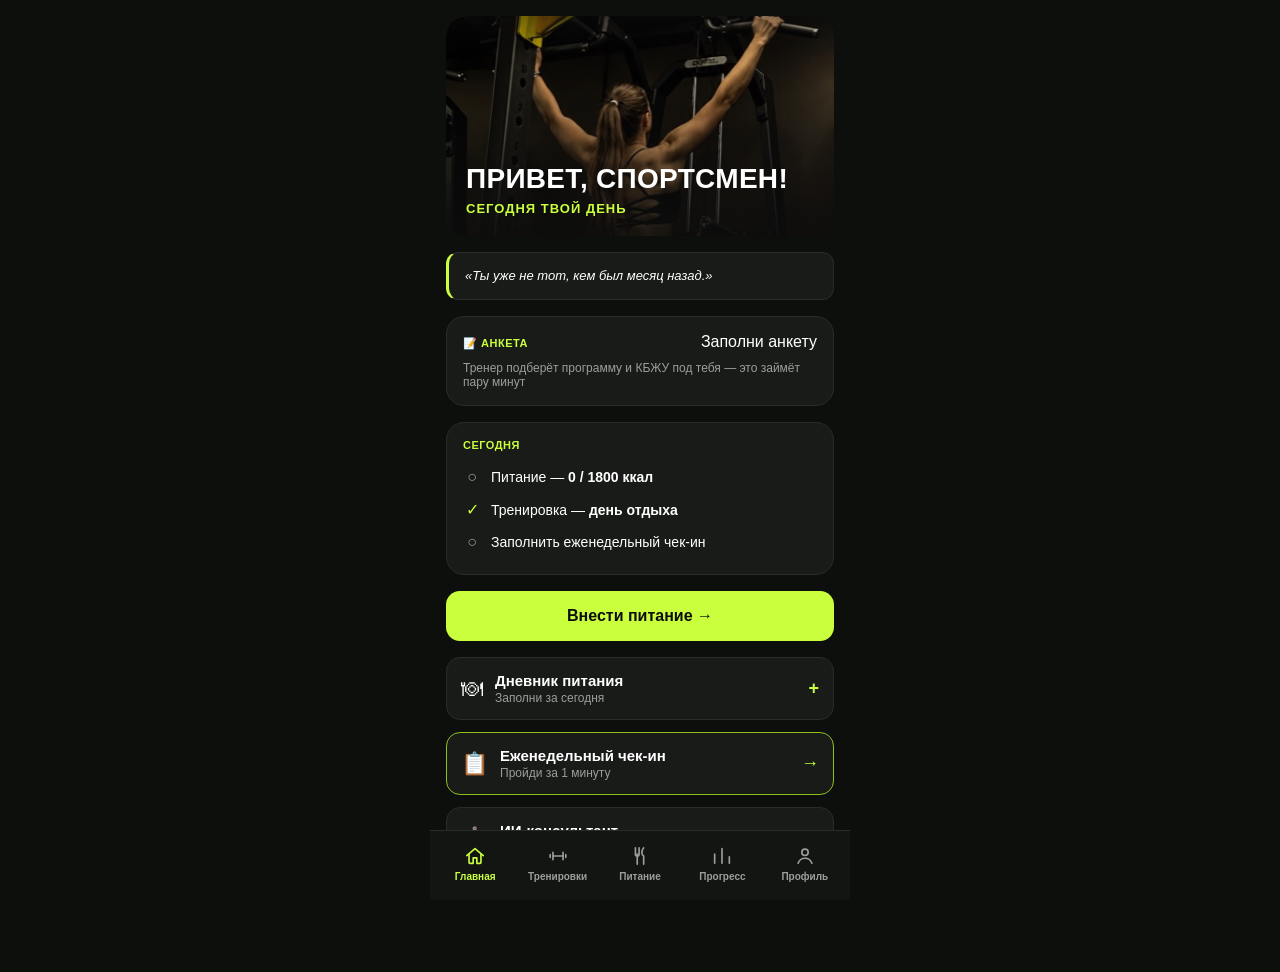
==== index.html @ dd95f919 "Show macro targets next to actual values, color-code by deviation Б/Ж/У next to the calorie ring now" ====
<!doctype html>
<html lang="ru">
<head>
<meta charset="UTF-8" />
<meta name="viewport" content="width=device-width, initial-scale=1.0, maximum-scale=1.0, user-scalable=no, viewport-fit=cover" />
<title>Мой тренер</title>
<meta name="theme-color" content="#0d0f0d" />
<meta name="mobile-web-app-capable" content="yes" />
<meta name="apple-mobile-web-app-capable" content="yes" />
<meta name="apple-mobile-web-app-status-bar-style" content="black-translucent" />
<meta name="apple-mobile-web-app-title" content="Мой тренер" />
<link rel="apple-touch-icon" href="icons/apple-touch-icon.png" />
<link rel="icon" href="icons/icon-192.png" />
<script src="https://telegram.org/js/telegram-web-app.js"></script>
<link rel="stylesheet" href="styles.css" />
</head>
<body>
<div class="app">

  <!-- ===== HOME ===== -->
  <section class="screen" id="screen-home" data-screen>
    <div class="hero">
      <div class="hero-photo"></div>
      <img class="hero-img" src="assets/hero.jpg" alt=""
           onerror="this.remove()" />
      <div class="hero-overlay"></div>
      <div class="hero-text">
        <div class="hero-greeting" id="home-greeting">ПРИВЕТ!</div>
        <div class="hero-sub">Сегодня твой день</div>
      </div>
    </div>

    <div class="quote-card" id="daily-quote">Загрузка…</div>

    <div class="goal-card" id="anketa-nudge-card" data-nav="anketa">
      <div class="goal-card-head">
        <span class="goal-card-label" id="anketa-nudge-label">📝 АНКЕТА</span>
        <span id="anketa-nudge-title">Заполни анкету</span>
      </div>
      <div class="goal-card-numbers" id="anketa-nudge-sub">Тренер подберёт программу и КБЖУ под тебя — это займёт пару минут</div>
    </div>

    <div class="goal-card" id="tariff-nudge-card" data-nav="tariff" hidden>
      <div class="goal-card-head">
        <span class="goal-card-label">💳 ТАРИФ</span>
        <span id="tariff-nudge-title">Выбери тариф</span>
      </div>
      <div class="goal-card-numbers" id="tariff-nudge-sub">Тренер подготовил варианты — выбери свой</div>
    </div>

    <div class="goal-card" id="goal-card" data-nav="anketa" data-open-section="goals" hidden>
      <div class="goal-card-head">
        <span class="goal-card-label">🎯 ТВОЯ ЦЕЛЬ</span>
        <span id="goal-card-title">—</span>
      </div>
      <div class="goal-progress-bar"><div class="goal-progress-fill" id="goal-progress-fill"></div></div>
      <div class="goal-card-numbers" id="goal-card-numbers"></div>
    </div>

    <div class="today-card" id="today-card">
      <div class="today-card-title">СЕГОДНЯ</div>
      <div class="today-row" id="today-row-nutrition">
        <span class="today-mark" id="today-mark-nutrition">○</span>
        <span class="today-row-text">Питание — <b id="today-nutrition-text">0 / 1800 ккал</b></span>
      </div>
      <div class="today-row" id="today-row-workout">
        <span class="today-mark" id="today-mark-workout">○</span>
        <span class="today-row-text">Тренировка — <b id="today-workout-text">—</b></span>
      </div>
      <div class="today-row" id="today-row-checkin" hidden>
        <span class="today-mark">○</span>
        <span class="today-row-text">Заполнить еженедельный чек-ин</span>
      </div>
    </div>

    <button class="btn-primary" id="today-cta-btn" data-nav="workouts">Начать тренировку →</button>

    <div class="list-card" data-nav="nutrition">
      <div class="list-card-icon">🍽</div>
      <div class="list-card-body">
        <div class="list-card-title">Дневник питания</div>
        <div class="list-card-sub" id="nutrition-card-sub">Заполни за сегодня</div>
      </div>
      <div class="list-card-plus">+</div>
    </div>

    <div class="list-card" id="checkin-banner" data-nav="checkin" hidden>
      <div class="list-card-icon">📋</div>
      <div class="list-card-body">
        <div class="list-card-title">Еженедельный чек-ин</div>
        <div class="list-card-sub">Пройди за 1 минуту</div>
      </div>
      <div class="list-card-arrow">→</div>
    </div>

    <div class="list-card" data-nav="ai">
      <div class="list-card-icon">🤖</div>
      <div class="list-card-body">
        <div class="list-card-title">ИИ-консультант</div>
        <div class="list-card-sub">Быстрый ответ на вопрос о тренировках и питании</div>
      </div>
      <div class="list-card-arrow">→</div>
    </div>
  </section>

  <!-- ===== WORKOUTS ===== -->
  <section class="screen" id="screen-workouts" data-screen hidden>
    <div class="hero hero-sub-screen">
      <div class="hero-photo"></div>
      <img class="hero-img" src="assets/workouts.jpg" alt="" onerror="this.remove()" />
      <div class="hero-overlay"></div>
      <div class="hero-topbar">
        <button class="back-btn back-btn-overlay" data-nav="home">←</button>
      </div>
      <div class="hero-text">
        <div class="hero-greeting" id="workout-day-title">ВЕРХ ТЕЛА</div>
        <div class="hero-sub" id="workout-day-meta">⏱ 40 мин &nbsp;·&nbsp; 🔥 8 упражнений</div>
      </div>
    </div>

    <div class="segmented" id="workout-segmented">
      <span class="active" data-view="day">Сегодня</span><span data-view="week">Вся неделя</span>
    </div>

    <div data-view-content="day" id="workout-day">
      <div class="day-pills" id="workout-day-pills"></div>

      <button class="btn-primary" id="start-workout-btn">Начать</button>

      <div class="section-label">Упражнения</div>
      <div class="exercise-list" id="exercise-list"></div>
    </div>

    <div data-view-content="week" id="workout-week" hidden>
      <div class="week-summary-header">
        <span id="week-completion-label">0 из 0 выполнено</span>
        <div class="goal-progress-bar"><div class="goal-progress-fill" id="week-completion-fill"></div></div>
      </div>
      <div class="section-label">Программа на неделю</div>
      <div id="week-program-list" class="week-program-list"></div>
    </div>
  </section>

  <!-- ===== WORKOUT SESSION (пошаговое выполнение) ===== -->
  <section class="screen" id="screen-session" data-screen hidden>
    <div class="topbar">
      <button class="back-btn" id="session-close">✕</button>
      <div class="topbar-title" id="session-progress-label">Упражнение 1 из 8</div>
      <div class="topbar-spacer"></div>
    </div>
    <div class="session-progress-bar"><div class="session-progress-fill" id="session-progress-fill"></div></div>

    <div class="session-exercise-icon" id="session-exercise-icon">💪</div>
    <div class="session-exercise-name" id="session-exercise-name">—</div>
    <div class="session-exercise-target" id="session-exercise-target">—</div>

    <div class="tip-text" id="session-tip">Работай подконтрольно, следи за техникой.</div>

    <div id="session-sets-block">
      <div class="section-label">Подходы</div>
      <div id="session-sets-list" class="session-sets-list"></div>
    </div>

    <div id="session-rpe-block">
      <div class="section-label">RPE — насколько тяжело?</div>
      <div class="scale-10" id="session-rpe-scale"></div>
    </div>

    <div class="section-label">Комментарий (необязательно)</div>
    <textarea id="session-comment" class="session-comment" placeholder="Как прошло? Что-то мешало?"></textarea>

    <button class="btn-primary" id="session-next-btn">Готово →</button>
  </section>

  <!-- ===== WORKOUT COMPLETE ===== -->
  <section class="screen" id="screen-session-complete" data-screen hidden>
    <div class="complete-wrap">
      <div class="complete-check">✓</div>
      <div class="complete-title">ТРЕНИРОВКА<br />ВЫПОЛНЕНА</div>
      <div class="stat-row">
        <div class="stat-card">
          <div class="stat-value" id="complete-duration">—</div>
          <div class="stat-label">минут</div>
        </div>
        <div class="stat-card">
          <div class="stat-value" id="complete-exercises">—</div>
          <div class="stat-label">упражнений</div>
        </div>
        <div class="stat-card">
          <div class="stat-value" id="complete-sets">—</div>
          <div class="stat-label">подходов</div>
        </div>
      </div>
      <div class="section-label">Как прошло?</div>
      <div class="mood-row" id="complete-mood-row">
        <button class="mood-btn" data-mood="hard">😩<span>Тяжело</span></button>
        <button class="mood-btn" data-mood="ok">🙂<span>Нормально</span></button>
        <button class="mood-btn" data-mood="great">🔥<span>Отлично</span></button>
      </div>
      <div class="section-label">Насколько тяжело в целом? (RPE)</div>
      <div class="scale-10" id="complete-rpe-scale" data-scale></div>

      <div class="complete-quote" id="complete-quote">Ещё один шаг к твоей цели.</div>
      <button class="btn-primary" id="complete-finish-btn">Завершить</button>
      <button class="btn-outline" id="complete-contact-trainer-btn">Есть вопрос по тренировке? Написать тренеру</button>
    </div>
  </section>

  <!-- ===== NUTRITION ===== -->
  <section class="screen" id="screen-nutrition" data-screen hidden>
    <div class="hero hero-sub-screen">
      <div class="hero-photo"></div>
      <img class="hero-img" src="assets/nutrition.jpg" alt="" onerror="this.remove()" />
      <div class="hero-overlay"></div>
      <div class="hero-topbar">
        <button class="back-btn back-btn-overlay" data-nav="home">←</button>
      </div>
      <div class="hero-text">
        <div class="hero-greeting">ПИТАНИЕ</div>
        <div class="hero-sub">Хорошее питание — забота о себе</div>
      </div>
    </div>

    <div class="segmented" id="nutrition-segmented">
      <span class="active" data-view="day">Сегодня</span><span data-view="week">Неделя</span>
    </div>

    <div data-view-content="day" id="nutrition-day">
      <div class="calorie-ring-wrap">
        <div class="calorie-ring">
          <div class="calorie-value" id="nutrition-today-kcal">0</div>
          <div class="calorie-goal">из <span id="nutrition-goal-kcal">1800</span> ккал</div>
        </div>
        <div class="macro-list">
          <div class="macro-row"><span class="macro-dot macro-b"></span>Б <b id="nutrition-today-protein" class="macro-value">0 г</b></div>
          <div class="macro-row"><span class="macro-dot macro-f"></span>Ж <b id="nutrition-today-fat" class="macro-value">0 г</b></div>
          <div class="macro-row"><span class="macro-dot macro-c"></span>У <b id="nutrition-today-carbs" class="macro-value">0 г</b></div>
        </div>
      </div>

      <div class="section-label">Записи за сегодня</div>
      <div id="nutrition-today-list" class="hint-text">Пока пусто.</div>

      <div class="nutrition-add-row">
        <input type="text" id="fatsecret-link-input" placeholder="Вставь ссылку на день из FatSecret" style="flex: 1;" />
        <button class="btn-primary" id="save-fatsecret-btn">Сохранить</button>
      </div>

      <div id="nutrition-upload-status" class="hint-text" hidden></div>
      <div class="hint-text">Где взять ссылку: открой FatSecret → «Дневник питания» → выбери нужный день → «Экспорт» (или «Поделиться») → скопируй ссылку на PDF и вставь сюда. Калории, белки, жиры и углеводы за день посчитаем сами.</div>
      <button class="btn-outline" id="nutrition-contact-trainer-btn">Есть вопрос по рациону? Написать тренеру</button>
    </div>

    <div data-view-content="week" id="nutrition-week" hidden>
      <div class="section-label">Дни недели</div>
      <div id="week-day-list" class="week-day-list"></div>

      <div class="section-label">Среднее за неделю vs норма</div>
      <div id="week-summary" class="week-summary"></div>

      <div id="week-verdict" class="banner-card"></div>
      <div class="hint-text">Считается по дням, где есть данные (скрин/текст из FatSecret). Дни без записи в среднее не входят.</div>
    </div>
  </section>

  <!-- ===== PROGRESS ===== -->
  <section class="screen" id="screen-progress" data-screen hidden>
    <div class="hero hero-sub-screen">
      <div class="hero-photo"></div>
      <img class="hero-img" src="assets/progress.jpg" alt="" onerror="this.remove()" />
      <div class="hero-overlay"></div>
      <div class="hero-topbar">
        <button class="back-btn back-btn-overlay" data-nav="home">←</button>
      </div>
      <div class="hero-text">
        <div class="hero-greeting">ТВОЙ ПРОГРЕСС</div>
        <div class="hero-sub">Результаты, которыми можно гордиться</div>
      </div>
    </div>

    <div class="result-hero" id="result-hero" hidden>
      <div class="result-hero-delta" id="result-hero-delta">—</div>
      <div class="result-hero-period" id="result-hero-period"></div>
      <div class="result-hero-range" id="result-hero-range"></div>
      <div class="result-hero-stats" id="result-hero-stats"></div>
      <button class="btn-outline" id="share-result-btn" style="margin-top:16px;">📤 Поделиться результатом</button>
    </div>

    <div class="segmented" id="progress-segmented">
      <span class="active" data-view="weight">Вес</span><span data-view="measurements">Замеры</span><span data-view="photos">Фото</span>
    </div>

    <div data-view-content="weight" id="progress-weight">
      <svg class="chart" viewBox="0 0 320 120" preserveAspectRatio="none" id="weight-chart"></svg>

      <div class="stat-row" id="weight-stat-row">
        <div class="stat-card">
          <div class="stat-value-sm" id="weight-start">—</div>
          <div class="stat-label">начальный</div>
        </div>
        <div class="stat-card">
          <div class="stat-value-sm accent" id="weight-current">—</div>
          <div class="stat-label">текущий</div>
        </div>
        <div class="stat-card" id="weight-target-card" hidden>
          <div class="stat-value-sm" id="weight-target">—</div>
          <div class="stat-label">цель</div>
        </div>
      </div>

      <div class="banner-card" id="weight-banner">Внеси первый замер, чтобы видеть динамику</div>
      <button class="btn-outline" data-goto-tab="measurements">+ Внести замеры (раз в 2 недели)</button>
    </div>

    <div data-view-content="measurements" id="progress-measurements" hidden>
      <div class="section-label">Новая запись</div>
      <div class="hint-text tip-text">🌅 Взвешивайся и делай замеры по утрам натощак, до еды и воды — так цифры будет честно сравнивать раз от раза.</div>
      <div class="measurement-form" style="margin-bottom: 4px;">
        <label>Дата<input type="date" id="m-date" /></label>
      </div>
      <div class="measurement-form">
        <label>Вес, кг<input type="number" step="0.1" id="m-weight" /></label>
        <label>Талия, см<input type="number" step="0.5" id="m-waist" /></label>
        <label>Бёдра, см<input type="number" step="0.5" id="m-hips" /></label>
        <label>Грудь, см<input type="number" step="0.5" id="m-chest" /></label>
        <label>Руки, см<input type="number" step="0.5" id="m-arms" /></label>
        <label>Бедро, см<input type="number" step="0.5" id="m-thighs" /></label>
      </div>
      <button class="btn-primary" id="submit-measurement">Сохранить замер</button>
      <button class="btn-outline" id="cancel-edit-measurement" hidden>Отмена</button>
      <span id="measurement-saved" class="hint-text" hidden>Сохранено ✓</span>

      <div class="section-label" style="margin-top: 24px;">История</div>
      <div id="measurements-history" class="hint-text">Записей пока нет.</div>
    </div>

    <div data-view-content="photos" id="progress-photos" hidden>
      <div class="section-label">Добавить фото</div>
      <div class="measurement-form" style="margin-bottom: 4px;">
        <label>Дата<input type="date" id="photo-date" /></label>
      </div>
      <div class="photo-upload-row">
        <label class="photo-upload-slot">
          <input type="file" accept="image/*" data-angle="front" hidden />
          <span class="photo-upload-icon">+</span>
          <span>Спереди</span>
        </label>
        <label class="photo-upload-slot">
          <input type="file" accept="image/*" data-angle="side" hidden />
          <span class="photo-upload-icon">+</span>
          <span>Сбоку</span>
        </label>
        <label class="photo-upload-slot">
          <input type="file" accept="image/*" data-angle="back" hidden />
          <span class="photo-upload-icon">+</span>
          <span>Сзади</span>
        </label>
      </div>
      <div id="photo-upload-status" class="hint-text" hidden></div>

      <div class="section-label" style="margin-top: 24px;">Сравнение: было / сейчас</div>
      <div id="photo-compare"></div>

      <div class="section-label" style="margin-top: 24px;">История</div>
      <div id="photo-history"></div>
    </div>
  </section>

  <!-- ===== CHECK-IN ===== -->
  <section class="screen" id="screen-checkin" data-screen hidden>
    <div class="hero hero-sub-screen">
      <div class="hero-photo"></div>
      <img class="hero-img" src="assets/checkin.jpg" alt="" onerror="this.remove()" />
      <div class="hero-overlay"></div>
      <div class="hero-topbar">
        <button class="back-btn back-btn-overlay" data-nav="home">←</button>
      </div>
      <div class="hero-text">
        <div class="hero-greeting">ЧЕК-ИН</div>
        <div class="hero-sub">Как ты себя чувствуешь на этой неделе?</div>
      </div>
    </div>

    <div class="checkin-field">
      <div class="checkin-label">🌙 Сон</div>
      <div class="scale-10" data-scale></div>
    </div>
    <div class="checkin-field">
      <div class="checkin-label">😣 Стресс</div>
      <div class="scale-10" data-scale></div>
    </div>
    <div class="checkin-field">
      <div class="checkin-label">💚 Самочувствие</div>
      <div class="scale-10" data-scale></div>
    </div>
    <div class="checkin-field">
      <div class="checkin-label">📌 Соблюдение плана</div>
      <div class="scale-10" data-scale></div>
    </div>

    <button class="btn-primary" id="submit-checkin">Отправить</button>
  </section>

  <!-- ===== ИИ-КОНСУЛЬТАНТ ===== -->
  <section class="screen" id="screen-ai" data-screen hidden>
    <div class="topbar">
      <button class="back-btn" data-nav="home">←</button>
      <div class="topbar-title">ИИ-консультант</div>
      <div class="topbar-spacer"></div>
    </div>

    <div class="hint-text" style="margin-bottom: 16px;">Отвечает на общие вопросы о тренировках и питании. Для личных вопросов по твоей программе — «Написать тренеру» в профиле.</div>

    <div id="ai-chat-log" class="ai-chat-log"></div>

    <div id="ai-chat-status" class="hint-text" hidden></div>

    <div class="ai-chat-input-row">
      <input type="text" id="ai-chat-input" placeholder="Спроси что-нибудь…" />
      <button class="btn-primary" id="ai-chat-send-btn">→</button>
    </div>
  </section>

  <!-- ===== PROFILE ===== -->
  <section class="screen" id="screen-profile" data-screen hidden>
    <div class="topbar">
      <button class="back-btn" data-nav="home">←</button>
      <div class="topbar-title">Профиль</div>
      <div class="topbar-spacer"></div>
    </div>

    <div class="profile-head">
      <div class="avatar" id="profile-avatar">?</div>
      <div>
        <div class="profile-name" id="profile-name">—</div>
        <div class="profile-sub">Клиент с 12.04.2024</div>
      </div>
    </div>

    <div class="achievements-grid" id="achievements-grid"></div>

    <div class="menu-list">
      <div class="menu-item" data-nav="anketa">📝 Моя анкета</div>
      <div class="menu-item" data-nav="tariff">💳 Тариф</div>
      <div class="menu-item" data-nav="settings">⚙️ Настройки</div>
      <div class="menu-item" id="contact-trainer-btn">💬 Написать тренеру</div>
    </div>
  </section>

  <!-- ===== ТАРИФ ===== -->
  <section class="screen" id="screen-tariff" data-screen hidden>
    <div class="topbar">
      <button class="back-btn" data-nav="profile">←</button>
      <div class="topbar-title">Тариф</div>
      <div class="topbar-spacer"></div>
    </div>
    <div id="tariff-content"></div>
  </section>

  <!-- ===== АНКЕТА ===== -->
  <section class="screen" id="screen-anketa" data-screen hidden>
    <div class="topbar">
      <button class="back-btn" data-nav="profile">←</button>
      <div class="topbar-title">Твоя анкета</div>
      <div class="topbar-spacer"></div>
    </div>

    <div class="anketa-progress-bar"><div class="anketa-progress-fill" id="anketa-progress-fill"></div></div>
    <div class="hint-text" id="anketa-progress-label" style="margin-bottom: 20px;">0 из 8 разделов заполнено</div>

    <div id="anketa-sections"></div>
  </section>

  <!-- ===== НАСТРОЙКИ ===== -->
  <section class="screen" id="screen-settings" data-screen hidden>
    <div class="topbar">
      <button class="back-btn" data-nav="profile">←</button>
      <div class="topbar-title">Настройки</div>
      <div class="topbar-spacer"></div>
    </div>

    <div class="settings-row">
      <div>
        <div class="settings-row-title">Напоминания о тренировках</div>
        <div class="settings-row-sub">Если сегодня по плану тренировка, а её ещё нет в логе</div>
      </div>
      <label class="switch">
        <input type="checkbox" id="settings-workout-reminders" checked />
        <span class="switch-track"><span class="switch-thumb"></span></span>
      </label>
    </div>

    <div class="settings-row" style="margin-top: 10px;">
      <div>
        <div class="settings-row-title">Напоминания о питании</div>
        <div class="settings-row-sub">Если за сегодня ещё не внесено КБЖУ или скрин</div>
      </div>
      <label class="switch">
        <input type="checkbox" id="settings-nutrition-reminders" checked />
        <span class="switch-track"><span class="switch-thumb"></span></span>
      </label>
    </div>

    <div class="settings-row" style="margin-top: 10px;">
      <div>
        <div class="settings-row-title">Напоминания о замерах</div>
        <div class="settings-row-sub">Раз в 2 недели + подсказка внести первый замер</div>
      </div>
      <label class="switch">
        <input type="checkbox" id="settings-measurement-reminders" checked />
        <span class="switch-track"><span class="switch-thumb"></span></span>
      </label>
    </div>

    <div class="hint-text" style="margin: 24px 0;">Версия мини-аппа: 1.0</div>

    <button class="btn-outline" id="settings-close-btn">Закрыть приложение</button>
  </section>

</div>

<div id="subscription-gate-screen" class="subscription-gate-screen" hidden>
  <div class="subscription-gate-card">
    <div class="subscription-gate-icon">🔒</div>
    <div class="subscription-gate-title">Доступ закрыт</div>
    <div class="subscription-gate-text">Пробный период или оплаченный доступ закончились. Напиши тренеру, чтобы продлить.</div>
    <button class="btn-primary" id="subscription-gate-contact-btn">Написать тренеру</button>
  </div>
</div>

<nav class="tabbar">
  <button class="tab" data-nav="home" data-tab>
    <svg class="tab-icon" viewBox="0 0 24 24" fill="none" stroke="currentColor" stroke-width="1.8" stroke-linecap="round" stroke-linejoin="round"><path d="M3 11.5 12 4l9 7.5" /><path d="M5.5 10v9a1 1 0 0 0 1 1H10v-6h4v6h3.5a1 1 0 0 0 1-1v-9" /></svg>
    <span>Главная</span>
  </button>
  <button class="tab" data-nav="workouts" data-tab>
    <svg class="tab-icon" viewBox="0 0 24 24" fill="none" stroke="currentColor" stroke-width="1.8" stroke-linecap="round" stroke-linejoin="round"><path d="M6.5 8v8M17.5 8v8" /><path d="M3.5 10.5v3M20.5 10.5v3" /><path d="M6.5 12h11" /></svg>
    <span>Тренировки</span>
  </button>
  <button class="tab" data-nav="nutrition" data-tab>
    <svg class="tab-icon" viewBox="0 0 24 24" fill="none" stroke="currentColor" stroke-width="1.8" stroke-linecap="round" stroke-linejoin="round"><path d="M7 3v7a2 2 0 0 0 4 0V3M9 10v11" /><path d="M16 3c-1.4 1.6-2 3.4-2 5.5 0 1.8 1 3 2 3.5v9" /></svg>
    <span>Питание</span>
  </button>
  <button class="tab" data-nav="progress" data-tab>
    <svg class="tab-icon" viewBox="0 0 24 24" fill="none" stroke="currentColor" stroke-width="1.8" stroke-linecap="round" stroke-linejoin="round"><path d="M4 20V10M12 20V4M20 20v-7" /></svg>
    <span>Прогресс</span>
  </button>
  <button class="tab" data-nav="profile" data-tab>
    <svg class="tab-icon" viewBox="0 0 24 24" fill="none" stroke="currentColor" stroke-width="1.8" stroke-linecap="round" stroke-linejoin="round"><circle cx="12" cy="8" r="3.5" /><path d="M4.5 20c1.2-3.5 4.2-5.5 7.5-5.5s6.3 2 7.5 5.5" /></svg>
    <span>Профиль</span>
  </button>
</nav>

<div class="modal-overlay" id="tariff-contact-modal" hidden>
  <div class="modal-card">
    <div class="modal-icon">✅</div>
    <h3>Заявка отправлена!</h3>
    <p>Тренер получил твой выбор тарифа. Напиши ему сам(а) — так быстрее обсудите оплату и детали, текст уже готов.</p>
    <button class="btn-primary" id="tariff-modal-contact-btn">💬 Написать тренеру</button>
    <button class="btn-outline" id="tariff-modal-close-btn">Позже</button>
  </div>
</div>

<div class="modal-overlay" id="trainer-action-modal" hidden>
  <div class="modal-card">
    <div class="modal-icon">✏️</div>
    <h3>Тренер обновил твой план</h3>
    <p id="trainer-action-text"></p>
    <button class="btn-primary" id="trainer-action-ok-btn">Понятно</button>
  </div>
</div>

<div class="modal-overlay" id="share-card-modal" hidden>
  <div class="modal-card" style="max-width:300px;">
    <canvas id="share-canvas" style="width:100%;border-radius:14px;margin-bottom:16px;display:block;"></canvas>
    <button class="btn-primary" id="share-download-btn">⬇ Скачать картинку</button>
    <button class="btn-outline" id="share-close-btn">Закрыть</button>
  </div>
</div>

<script src="app.js"></script>
</body>
</html>
---- styles.css ----
:root {
  --bg: #0d0f0d;
  --bg-card: #181b18;
  --bg-card-2: #222522;
  --accent: #c9ff3d;
  --accent-dim: #8fbf1f;
  --text: #ffffff;
  --text-dim: #9b9f99;
  --border: #292c28;
  --danger: #ff5c5c;
  --success: #73d673;
  --warning: #ffb84d;
  --radius-card: 18px;
  --radius-btn: 15px;
}

* { box-sizing: border-box; }
[hidden] { display: none !important; }

html, body {
  margin: 0;
  padding: 0;
  color-scheme: dark;
  background: var(--bg);
  color: var(--text);
  font-family: -apple-system, BlinkMacSystemFont, "Segoe UI", Roboto, Helvetica, Arial, sans-serif;
  -webkit-font-smoothing: antialiased;
}

.app {
  max-width: 420px;
  margin: 0 auto;
  min-height: 100vh;
  padding: 0 16px 90px;
  position: relative;
}

.screen { padding-top: 16px; }

/* ---------- Home hero ---------- */
.hero {
  position: relative;
  border-radius: 20px;
  overflow: hidden;
  height: 220px;
  margin-bottom: 16px;
  display: flex;
  align-items: flex-end;
}
.hero-photo {
  position: absolute;
  inset: 0;
  background:
    radial-gradient(120% 100% at 20% 0%, rgba(198,255,61,0.25), transparent 60%),
    linear-gradient(160deg, #1b1b1b 0%, #0d0d0d 70%);
}
.hero-photo::after {
  content: "";
  position: absolute;
  right: -10px;
  bottom: -10px;
  width: 160px;
  height: 200px;
  background: linear-gradient(180deg, rgba(198,255,61,0.15), transparent);
  border-radius: 50% 50% 0 0;
  filter: blur(2px);
}
.hero-img {
  position: absolute;
  inset: 0;
  width: 100%;
  height: 100%;
  object-fit: cover;
  object-position: 60% 35%;
}
.hero-overlay {
  position: absolute;
  inset: 0;
  background: linear-gradient(
    180deg,
    rgba(13,13,13,0.45) 0%,
    rgba(13,13,13,0.05) 18%,
    rgba(13,13,13,0.05) 30%,
    rgba(13,13,13,0.9) 100%
  );
}

/* ---------- Hero used as header on sub-screens (Тренировки, Прогресс) ---------- */
.hero-sub-screen { align-items: flex-end; }
.hero-topbar {
  position: absolute;
  top: 14px;
  left: 14px;
  right: 14px;
  z-index: 2;
  display: flex;
}
.back-btn-overlay {
  background: rgba(13,13,13,0.55);
  backdrop-filter: blur(6px);
  -webkit-backdrop-filter: blur(6px);
  border-color: rgba(255,255,255,0.15);
}

#screen-workouts .hero-img { object-position: 50% 20%; }
#screen-progress .hero-img { object-position: center; }
#screen-checkin .hero-img { object-position: center 30%; }
#screen-nutrition .hero-img { object-position: center 25%; }

.hero-text {
  position: relative;
  padding: 20px;
  z-index: 1;
}
.hero-greeting {
  font-size: 28px;
  font-weight: 800;
  letter-spacing: 0.3px;
  line-height: 1.15;
}
.hero-sub {
  color: var(--accent);
  font-weight: 600;
  margin-top: 6px;
  text-transform: uppercase;
  font-size: 13px;
  letter-spacing: 1px;
}
.hero-sub-screen .hero-sub {
  color: rgba(255,255,255,0.75);
  text-transform: none;
  letter-spacing: normal;
  font-weight: 500;
  font-size: 14px;
}

/* ---------- Daily quote ---------- */
.quote-card {
  background: var(--bg-card);
  border: 1px solid var(--border);
  border-left: 3px solid var(--accent);
  border-radius: 12px;
  padding: 14px 16px;
  font-size: 13px;
  font-style: italic;
  color: var(--text);
  line-height: 1.4;
  margin-bottom: 16px;
}

/* ---------- Goal card ---------- */
.goal-card {
  background: var(--bg-card);
  border: 1px solid var(--border);
  border-radius: var(--radius-card);
  padding: 16px;
  margin-bottom: 16px;
  cursor: pointer;
}
.goal-card-head {
  display: flex;
  justify-content: space-between;
  align-items: baseline;
  margin-bottom: 10px;
}
.goal-card-label { font-size: 11px; font-weight: 700; color: var(--accent); letter-spacing: 0.5px; }
#goal-card-title { font-weight: 700; font-size: 14px; }
.goal-progress-bar {
  height: 8px;
  background: var(--border);
  border-radius: 4px;
  overflow: hidden;
  margin-bottom: 8px;
}
.goal-progress-fill { height: 100%; background: var(--accent); border-radius: 4px; transition: width 0.3s ease; }
.goal-card-numbers { font-size: 12px; color: var(--text-dim); }
.goal-card.completed { border-color: var(--accent); background: rgba(198,255,61,0.06); cursor: default; }

/* ---------- Modal (окно после выбора тарифа и т.п.) ---------- */
.modal-overlay {
  position: fixed; inset: 0; background: rgba(0,0,0,0.65);
  display: flex; align-items: center; justify-content: center;
  z-index: 200; padding: 20px;
}
.modal-card {
  background: var(--bg-card); border: 1px solid var(--border); border-radius: 18px;
  padding: 26px 22px; width: 100%; max-width: 340px; text-align: center;
}
.modal-icon { font-size: 34px; margin-bottom: 6px; }
.modal-card h3 { margin: 0 0 10px; font-size: 17px; }
.modal-card p { margin: 0 0 20px; font-size: 13px; color: var(--text-dim); line-height: 1.5; }
.modal-card .btn-primary, .modal-card .btn-outline { margin-bottom: 10px; }
.modal-card .btn-outline:last-child, .modal-card .btn-primary:last-child { margin-bottom: 0; }

/* ---------- ИИ-консультант ---------- */
.ai-chat-log {
  display: flex;
  flex-direction: column;
  gap: 10px;
  min-height: 320px;
  max-height: 55vh;
  overflow-y: auto;
  margin-bottom: 12px;
}
.ai-chat-msg {
  max-width: 85%;
  padding: 10px 14px;
  border-radius: 16px;
  font-size: 14px;
  line-height: 1.4;
  white-space: pre-wrap;
}
.ai-chat-msg-user {
  align-self: flex-end;
  background: var(--accent);
  color: #0d0f0d;
  border-bottom-right-radius: 4px;
}
.ai-chat-msg-ai {
  align-self: flex-start;
  background: var(--bg-card);
  border: 1px solid var(--border);
  border-bottom-left-radius: 4px;
}
.ai-chat-input-row { display: flex; gap: 8px; }
.ai-chat-input-row input {
  flex: 1;
  background: var(--bg-card);
  border: 1px solid var(--border);
  border-radius: var(--radius-btn);
  padding: 12px 14px;
  color: var(--text);
  font-size: 14px;
}
.ai-chat-input-row .btn-primary {
  width: 48px;
  padding: 0;
  margin-bottom: 0;
  font-size: 18px;
  flex-shrink: 0;
}

/* ---------- Nutrition add row ---------- */
.nutrition-add-row { display: flex; gap: 10px; margin-bottom: 4px; }
.nutrition-add-row .btn-outline { margin-bottom: 0; flex: 1; }
.nutrition-add-row .btn-primary { margin-bottom: 0; flex: 1; }
.file-label-inline { display: inline-flex; align-items: center; justify-content: center; cursor: pointer; }
.nutrition-entry-row {
  display: flex;
  justify-content: space-between;
  align-items: center;
  background: var(--bg-card);
  border: 1px solid var(--border);
  border-radius: 12px;
  padding: 10px 14px;
  margin-bottom: 8px;
  font-size: 13px;
}
.nutrition-entry-row img { width: 36px; height: 36px; border-radius: 8px; object-fit: cover; }
.nutrition-entry-del {
  background: none;
  border: none;
  color: var(--text-dim);
  font-size: 14px;
  padding: 4px 6px;
  cursor: pointer;
  flex-shrink: 0;
}
.nutrition-entry-del:hover { color: var(--danger); }

/* ---------- Rest day / extra cardio ---------- */
.rest-day-card {
  background: var(--bg-card);
  border: 1px solid var(--border);
  border-radius: var(--radius-card);
  padding: 20px;
  text-align: center;
  margin: 8px 0 20px;
}
.rest-day-title { font-size: 20px; font-weight: 800; margin-bottom: 8px; }
.rest-day-sub { color: var(--text-dim); font-size: 13px; margin-bottom: 16px; line-height: 1.4; }
#cardio-form { text-align: left; margin-top: 14px; }

/* ---------- Stat row ---------- */
.stat-row {
  display: grid;
  grid-template-columns: repeat(3, 1fr);
  gap: 10px;
  margin-bottom: 16px;
}
.stat-row-2 { grid-template-columns: repeat(2, 1fr); }
.stat-card {
  background: var(--bg-card);
  border: 1px solid var(--border);
  border-radius: 14px;
  padding: 14px 8px;
  text-align: center;
}
.stat-value { font-size: 22px; font-weight: 800; }
.stat-value-sm { font-size: 16px; font-weight: 700; }
.stat-value-sm.accent { color: var(--accent); }
.stat-label { font-size: 11px; color: var(--text-dim); margin-top: 4px; }

/* ---------- Buttons ---------- */
.btn-primary {
  width: 100%;
  background: var(--accent);
  color: #0d0d0d;
  border: none;
  border-radius: 14px;
  padding: 16px;
  font-size: 16px;
  font-weight: 800;
  margin-bottom: 16px;
  cursor: pointer;
}
.btn-primary:active { background: var(--accent-dim); }

.btn-outline {
  width: 100%;
  background: transparent;
  color: var(--accent);
  border: 1.5px solid var(--accent);
  border-radius: 14px;
  padding: 14px;
  font-size: 15px;
  font-weight: 700;
  margin-bottom: 10px;
  cursor: pointer;
}

/* ---------- List card (home) ---------- */
.list-card {
  display: flex;
  align-items: center;
  gap: 12px;
  background: var(--bg-card);
  border: 1px solid var(--border);
  border-radius: 14px;
  padding: 14px;
  margin-bottom: 12px;
  cursor: pointer;
}
.list-card-icon { font-size: 22px; }
.list-card-body { flex: 1; }
.list-card-title { font-weight: 700; font-size: 15px; }
.list-card-sub { color: var(--text-dim); font-size: 12px; margin-top: 2px; }
.tariff-card { cursor: default; align-items: flex-start; }
.btn-outline-sm {
  width: auto;
  flex-shrink: 0;
  background: transparent;
  color: var(--accent);
  border: 1.5px solid var(--accent);
  border-radius: 10px;
  padding: 8px 14px;
  font-size: 13px;
  font-weight: 700;
  margin-bottom: 0;
  cursor: pointer;
  white-space: nowrap;
}
.btn-outline-sm:disabled { opacity: 0.6; cursor: default; }
.list-card-plus, .list-card-arrow {
  color: var(--accent);
  font-weight: 800;
  font-size: 18px;
}
#checkin-banner { border-color: var(--accent-dim); }

/* ---------- Topbar ---------- */
.topbar {
  display: flex;
  align-items: center;
  padding: 4px 0 12px;
}
.back-btn {
  background: var(--bg-card);
  border: 1px solid var(--border);
  color: var(--text);
  width: 36px; height: 36px;
  border-radius: 10px;
  font-size: 16px;
  cursor: pointer;
}
.topbar-title {
  flex: 1;
  text-align: center;
  font-weight: 800;
  font-size: 16px;
  letter-spacing: 0.5px;
}
.topbar-spacer { width: 36px; }
.progress-sub { color: var(--text-dim); font-size: 13px; margin: -6px 0 14px; text-align: center; }

/* ---------- Day pills ---------- */
.day-pills {
  display: flex;
  justify-content: space-between;
  margin-bottom: 18px;
}
.day-pills span {
  width: 36px; height: 36px;
  display: flex; align-items: center; justify-content: center;
  border-radius: 50%;
  font-size: 13px;
  color: var(--text-dim);
}
.day-pills .active {
  background: var(--accent);
  color: #0d0d0d;
  font-weight: 800;
}

/* ---------- Workout head ---------- */
.workout-head { margin-bottom: 16px; }
.workout-title { font-size: 24px; font-weight: 800; letter-spacing: 0.5px; }
.workout-meta { color: var(--text-dim); font-size: 13px; margin-top: 4px; }

.section-label {
  font-size: 13px;
  font-weight: 700;
  color: var(--text-dim);
  text-transform: uppercase;
  letter-spacing: 0.5px;
  margin: 4px 0 10px;
}

.exercise-list { display: flex; flex-direction: column; gap: 10px; }
.exercise-item {
  display: flex;
  align-items: center;
  gap: 12px;
  background: var(--bg-card);
  border: 1px solid var(--border);
  border-radius: 14px;
  padding: 10px;
}
.exercise-thumb {
  width: 48px; height: 48px;
  border-radius: 10px;
  background: linear-gradient(160deg, #2a2a2a, #161616);
  display: flex; align-items: center; justify-content: center;
  font-size: 20px;
  flex-shrink: 0;
}
.exercise-info { flex: 1; min-width: 0; }
.exercise-name { font-weight: 700; font-size: 14px; }
.exercise-sets { color: var(--text-dim); font-size: 12px; margin-top: 2px; }

.weight-field {
  display: flex;
  align-items: center;
  gap: 6px;
  margin-top: 6px;
}
.weight-input {
  width: 56px;
  background: #0d0d0d;
  border: 1px solid var(--border);
  color: var(--text);
  border-radius: 8px;
  padding: 5px 8px;
  font-size: 13px;
  font-weight: 700;
  -moz-appearance: textfield;
}
.weight-input::-webkit-outer-spin-button,
.weight-input::-webkit-inner-spin-button {
  -webkit-appearance: none;
  margin: 0;
}
.weight-input:focus {
  outline: none;
  border-color: var(--accent);
}
.weight-input::placeholder { color: var(--text-dim); }
.weight-unit { font-size: 11px; color: var(--text-dim); }
.prev-weight-hint { font-size: 11px; color: var(--text-dim); margin-top: 4px; }

/* ---------- Week program (Тренировки → Вся неделя) ---------- */
.week-program-list { display: flex; flex-direction: column; gap: 10px; }
.week-program-day {
  background: var(--bg-card);
  border: 1px solid var(--border);
  border-radius: 14px;
  padding: 14px;
}
.week-program-day-head {
  display: flex;
  align-items: center;
  gap: 10px;
  margin-bottom: 8px;
}
.week-program-day-name {
  font-weight: 800;
  font-size: 13px;
  color: var(--text-dim);
  width: 28px;
}
.week-program-day-name.is-today { color: var(--accent); }
.week-program-day-title { font-weight: 700; font-size: 14px; }
.week-program-exercises { display: flex; flex-direction: column; gap: 6px; }
.week-program-ex-row {
  display: flex;
  justify-content: space-between;
  font-size: 13px;
  color: var(--text-dim);
  padding-left: 38px;
}
.week-program-ex-row span:first-child { color: var(--text); }
.exercise-check {
  width: 26px; height: 26px;
  border-radius: 50%;
  border: 1.5px solid var(--border);
  margin-left: auto;
  flex-shrink: 0;
}
.week-program-day-check { margin-left: auto; font-size: 15px; color: var(--text-dim); }
.week-program-day-check.done { color: var(--accent); }
.week-summary-header { margin-bottom: 18px; }
.week-summary-header span { font-size: 13px; font-weight: 700; display: block; margin-bottom: 8px; }

/* ---------- "Сегодня" на главном ---------- */
.today-card {
  background: var(--bg-card);
  border: 1px solid var(--border);
  border-radius: var(--radius-card);
  padding: 16px;
  margin-bottom: 16px;
}
.today-card-title { font-size: 11px; font-weight: 700; color: var(--accent); letter-spacing: 0.5px; margin-bottom: 10px; }
.today-row { display: flex; align-items: center; gap: 10px; padding: 7px 0; font-size: 14px; }
.today-mark { font-size: 16px; color: var(--text-dim); width: 18px; text-align: center; flex-shrink: 0; }
.today-mark.done { color: var(--accent); }
.today-row-text b { color: var(--text); }

/* ---------- Достижения ---------- */
.achievements-grid { display: grid; grid-template-columns: 1fr 1fr; gap: 10px; margin-bottom: 20px; }
.achievement-card { background: var(--bg-card); border: 1px solid var(--border); border-radius: 14px; padding: 14px; text-align: center; }
.achievement-value { font-size: 18px; font-weight: 800; }
.achievement-label { font-size: 11px; color: var(--text-dim); margin-top: 2px; }

/* ---------- Настроение после тренировки ---------- */
.mood-row { display: flex; gap: 10px; margin-bottom: 20px; }
.mood-btn {
  flex: 1; background: var(--bg-card); border: 1.5px solid var(--border); border-radius: 14px;
  padding: 14px 8px; font-size: 26px; cursor: pointer; color: var(--text);
}
.mood-btn span { display: block; font-size: 11px; color: var(--text-dim); margin-top: 4px; }
.mood-btn.selected { border-color: var(--accent); background: rgba(198,255,61,0.08); }

/* ---------- Экран результата ---------- */
.result-hero { text-align: center; margin-bottom: 20px; }
.result-hero-delta { font-size: 40px; font-weight: 800; color: var(--accent); line-height: 1.1; }
.result-hero-period { font-size: 13px; color: var(--text-dim); margin-top: 4px; }
.result-hero-range { font-size: 14px; font-weight: 700; margin-top: 8px; }
.result-hero-stats { display: flex; justify-content: center; gap: 20px; margin-top: 16px; flex-wrap: wrap; }
.result-hero-stats > div { text-align: center; }
.result-hero-stats b { display: block; font-size: 16px; font-weight: 800; }
.result-hero-stats span { font-size: 11px; color: var(--text-dim); }
.exercise-check.done {
  background: var(--accent);
  border-color: var(--accent);
}

/* ---------- Segmented control ---------- */
.segmented {
  display: flex;
  background: var(--bg-card);
  border-radius: 12px;
  padding: 4px;
  margin-bottom: 18px;
}
.segmented span {
  flex: 1;
  text-align: center;
  padding: 8px 0;
  font-size: 13px;
  font-weight: 700;
  color: var(--text-dim);
  border-radius: 9px;
  cursor: pointer;
}
.segmented span.active {
  background: var(--accent);
  color: #0d0d0d;
}

/* ---------- Calorie ring ---------- */
.calorie-ring-wrap {
  display: flex;
  align-items: center;
  gap: 20px;
  background: var(--bg-card);
  border: 1px solid var(--border);
  border-radius: 16px;
  padding: 18px;
  margin-bottom: 18px;
}
.calorie-ring {
  --pct: 0;
  --ring-color: var(--accent);
  width: 110px; height: 110px;
  border-radius: 50%;
  background: conic-gradient(var(--ring-color) calc(var(--pct) * 1%), var(--border) 0);
  display: flex; flex-direction: column;
  align-items: center; justify-content: center;
  flex-shrink: 0;
  position: relative;
  transition: background 0.3s ease;
}
.calorie-ring::before {
  content: "";
  position: absolute;
  inset: 10px;
  border-radius: 50%;
  background: var(--bg-card);
}
.calorie-ring > * { position: relative; z-index: 1; }
.calorie-value { font-size: 22px; font-weight: 800; }
.calorie-goal { font-size: 10px; color: var(--text-dim); text-align: center; }
.macro-list { flex: 1; display: flex; flex-direction: column; gap: 8px; }
.macro-row { font-size: 14px; display: flex; align-items: center; gap: 8px; color: var(--text-dim); }
.macro-row b { color: var(--text); margin-left: auto; }
.macro-value.over { color: var(--danger); }
.macro-value.under { color: var(--warning); }
.macro-dot { width: 10px; height: 10px; border-radius: 50%; }
.macro-b { background: #c6ff3d; }
.macro-f { background: #ffb84d; }
.macro-c { background: #4dc9ff; }

.meal-grid {
  display: grid;
  grid-template-columns: 1fr 1fr;
  gap: 10px;
  margin-bottom: 14px;
}
.meal-card {
  background: var(--bg-card);
  border: 1px solid var(--border);
  border-radius: 14px;
  padding: 14px;
}
.meal-name { font-weight: 700; font-size: 14px; }
.meal-kcal { color: var(--text-dim); font-size: 12px; margin-top: 4px; }

.hint-text {
  color: var(--text-dim);
  font-size: 12px;
  text-align: center;
  line-height: 1.4;
  margin-top: 6px;
}
.tip-text {
  background: rgba(198,255,61,0.08);
  border: 1px solid rgba(198,255,61,0.25);
  border-radius: 12px;
  padding: 12px 14px;
  text-align: left;
  color: var(--text);
  margin-bottom: 16px;
}

/* ---------- Weekly nutrition ---------- */
.week-day-list {
  display: flex;
  flex-direction: column;
  gap: 8px;
  margin-bottom: 18px;
}
.week-day-row {
  display: flex;
  align-items: center;
  gap: 12px;
  background: var(--bg-card);
  border: 1px solid var(--border);
  border-radius: 12px;
  padding: 10px 14px;
}
.week-day-name { font-weight: 700; font-size: 13px; width: 32px; }
.week-day-bar-wrap {
  flex: 1;
  height: 6px;
  background: #262626;
  border-radius: 4px;
  overflow: hidden;
}
.week-day-bar { height: 100%; border-radius: 4px; }
.week-day-bar.ok { background: var(--accent); }
.week-day-bar.over { background: var(--danger); }
.week-day-kcal { font-size: 12px; color: var(--text-dim); width: 64px; text-align: right; }
.week-day-kcal.missing { font-style: italic; opacity: 0.6; }
.week-day-card {
  background: var(--bg-card);
  border: 1px solid var(--border);
  border-radius: 12px;
  padding: 10px 14px;
}
.week-day-card .week-day-row { background: none; border: none; padding: 0; cursor: pointer; }
.week-day-entries { margin-top: 8px; }
.week-day-entries .nutrition-entry-row { margin-bottom: 6px; }
.week-day-entries .nutrition-entry-row:last-child { margin-bottom: 0; }
.week-day-detail {
  display: flex;
  align-items: center;
  justify-content: space-between;
  gap: 10px;
  margin-top: 8px;
  padding-top: 8px;
  border-top: 1px solid var(--border);
  font-size: 12px;
  color: var(--text-dim);
}
.week-day-detail a { color: var(--accent); }

.week-summary {
  background: var(--bg-card);
  border: 1px solid var(--border);
  border-radius: 14px;
  padding: 14px;
  margin-bottom: 14px;
}
.week-summary-row {
  display: flex;
  justify-content: space-between;
  font-size: 13px;
  padding: 6px 0;
  border-bottom: 1px solid var(--border);
}
.week-summary-row:last-child { border-bottom: none; }
.week-summary-row .delta-over { color: var(--danger); font-weight: 700; }
.week-summary-row .delta-under { color: #4dc9ff; font-weight: 700; }
.week-summary-row .delta-ok { color: var(--accent); font-weight: 700; }

#week-verdict {
  text-align: left;
  font-size: 13px;
  line-height: 1.5;
  font-weight: 600;
}

/* ---------- Chart ---------- */
.chart {
  width: 100%;
  height: 100px;
  margin-bottom: 16px;
}

.banner-card {
  background: var(--bg-card-2);
  border: 1px solid var(--accent-dim);
  color: var(--accent);
  font-weight: 800;
  text-align: center;
  border-radius: 14px;
  padding: 14px;
  margin-bottom: 16px;
}

/* ---------- Check-in ---------- */
.checkin-field {
  background: var(--bg-card);
  border: 1px solid var(--border);
  border-radius: var(--radius-card);
  padding: 16px;
  margin-bottom: 12px;
}
.checkin-label { font-weight: 700; font-size: 15px; margin-bottom: 12px; display: flex; align-items: center; gap: 8px; }
.scale-10 {
  display: grid;
  grid-template-columns: repeat(10, 1fr);
  gap: 4px;
}
.scale-10 span {
  aspect-ratio: 1;
  background: var(--bg-card);
  border: 1px solid var(--border);
  border-radius: 6px;
}
.scale-10 span.selected {
  background: var(--accent);
  border-color: var(--accent);
}

/* ---------- Workout session ---------- */
.session-progress-bar {
  height: 4px;
  background: var(--border);
  border-radius: 2px;
  margin-bottom: 20px;
  overflow: hidden;
}
.session-progress-fill {
  height: 100%;
  background: var(--accent);
  border-radius: 2px;
  transition: width 0.3s ease;
}
.session-exercise-icon {
  width: 56px; height: 56px;
  border-radius: 16px;
  background: var(--bg-card);
  border: 1px solid var(--border);
  display: flex; align-items: center; justify-content: center;
  font-size: 26px;
  margin-bottom: 14px;
}
.session-exercise-name { font-size: 22px; font-weight: 800; }
.session-exercise-target { color: var(--text-dim); font-size: 14px; margin-top: 2px; margin-bottom: 14px; }

.session-sets-list { display: flex; flex-direction: column; gap: 8px; margin-bottom: 18px; }
.session-set-row {
  display: flex;
  align-items: center;
  gap: 10px;
  background: var(--bg-card);
  border: 1px solid var(--border);
  border-radius: 12px;
  padding: 10px 14px;
}
.session-set-num {
  width: 22px; height: 22px;
  border-radius: 50%;
  background: var(--border);
  color: var(--text);
  display: flex; align-items: center; justify-content: center;
  font-size: 12px;
  font-weight: 700;
  flex-shrink: 0;
}
.session-set-weight, .session-set-reps { width: 64px; flex-shrink: 0; }

#session-rpe-block { margin-bottom: 20px; }

.session-comment {
  width: 100%;
  background: var(--bg-card);
  border: 1px solid var(--border);
  color: var(--text);
  border-radius: 12px;
  padding: 12px;
  font-size: 14px;
  font-family: inherit;
  resize: vertical;
  min-height: 60px;
  margin-bottom: 20px;
}

/* ---------- Workout complete ---------- */
.complete-wrap {
  display: flex;
  flex-direction: column;
  align-items: center;
  text-align: center;
  padding-top: 40px;
}
.complete-check {
  width: 84px; height: 84px;
  border-radius: 50%;
  background: var(--accent);
  color: #0d0d0d;
  font-size: 40px;
  font-weight: 800;
  display: flex; align-items: center; justify-content: center;
  margin-bottom: 24px;
}
.complete-title {
  font-size: 26px;
  font-weight: 800;
  line-height: 1.2;
  margin-bottom: 24px;
}
.complete-wrap .stat-row { width: 100%; margin-bottom: 20px; }
.complete-quote {
  color: var(--text-dim);
  font-style: italic;
  font-size: 14px;
  margin-bottom: 28px;
}
.complete-wrap .btn-primary { width: 100%; }

/* ---------- Photo progress ---------- */
.photo-upload-row {
  display: grid;
  grid-template-columns: repeat(3, 1fr);
  gap: 10px;
  margin-bottom: 12px;
}
.photo-upload-slot {
  aspect-ratio: 3 / 4;
  border: 1.5px dashed var(--border);
  border-radius: 14px;
  display: flex;
  flex-direction: column;
  align-items: center;
  justify-content: center;
  gap: 6px;
  color: var(--text-dim);
  font-size: 12px;
  cursor: pointer;
}
.photo-upload-icon {
  font-size: 24px;
  color: var(--accent);
  font-weight: 700;
}

.photo-compare-dates {
  display: flex;
  justify-content: space-between;
  align-items: center;
  color: var(--text-dim);
  font-size: 12px;
  margin-bottom: 10px;
}
.photo-compare-row { margin-bottom: 14px; }
.photo-compare-label { font-size: 12px; color: var(--text-dim); margin-bottom: 6px; }
.photo-compare-pair {
  display: grid;
  grid-template-columns: 1fr 1fr;
  gap: 8px;
}
.photo-compare-img, .photo-thumb {
  width: 100%;
  aspect-ratio: 3 / 4;
  object-fit: cover;
  border-radius: 12px;
  border: 1px solid var(--border);
  background: var(--bg-card);
}

.photo-history-group { margin-bottom: 16px; }
.photo-history-date { font-size: 12px; color: var(--text-dim); margin-bottom: 8px; }
.photo-history-thumbs {
  display: grid;
  grid-template-columns: repeat(3, 1fr);
  gap: 8px;
}
.photo-thumb-wrap { position: relative; }
.photo-thumb-delete {
  position: absolute; top: 6px; right: 6px;
  width: 22px; height: 22px; border-radius: 50%;
  background: rgba(13,15,13,0.75); border: none; color: var(--text);
  font-size: 12px; line-height: 1; cursor: pointer;
}
.photo-thumb-delete:hover { background: var(--danger); }

/* ---------- Measurement form ---------- */
.measurement-form {
  display: grid;
  grid-template-columns: repeat(2, 1fr);
  gap: 12px;
  margin-bottom: 16px;
}
.measurement-form label {
  display: flex;
  flex-direction: column;
  gap: 6px;
  font-size: 12px;
  color: var(--text-dim);
}
.measurement-form input {
  background: var(--bg-card);
  border: 1px solid var(--border);
  color: var(--text);
  padding: 10px;
  border-radius: 8px;
  font-size: 14px;
}
.measurement-row {
  display: flex;
  justify-content: space-between;
  padding: 10px 0;
  border-bottom: 1px solid var(--border);
  font-size: 13px;
  color: var(--text-dim);
}
.measurement-row b { color: var(--text); }
.measurement-row:last-child { border-bottom: none; }
.measurement-row-actions { display: flex; gap: 6px; flex-shrink: 0; }
.icon-btn {
  background: none; border: none; color: var(--text-dim);
  font-size: 15px; line-height: 1; padding: 4px 6px; cursor: pointer; border-radius: 6px;
}
.icon-btn:hover { color: var(--text); background: var(--bg-card-2); }

/* ---------- Анкета ---------- */
.anketa-progress-bar {
  height: 6px;
  background: var(--border);
  border-radius: 3px;
  overflow: hidden;
  margin-bottom: 8px;
}
.anketa-progress-fill {
  height: 100%;
  background: var(--accent);
  border-radius: 3px;
  transition: width 0.3s ease;
}

.anketa-section {
  background: var(--bg-card);
  border: 1px solid var(--border);
  border-radius: 14px;
  margin-bottom: 10px;
  overflow: hidden;
}
.anketa-section.is-health { border-color: rgba(255,93,93,0.4); }
.anketa-section-head {
  display: flex;
  align-items: center;
  gap: 10px;
  padding: 16px;
  cursor: pointer;
}
.anketa-section-num {
  width: 26px; height: 26px;
  border-radius: 50%;
  background: #0d0d0d;
  border: 1px solid var(--border);
  display: flex; align-items: center; justify-content: center;
  font-size: 12px;
  font-weight: 700;
  color: var(--text-dim);
  flex-shrink: 0;
}
.anketa-section-num.done { background: var(--accent); border-color: var(--accent); color: #0d0d0d; }
.anketa-section-title { flex: 1; font-weight: 700; font-size: 14px; }
.anketa-section-warn { color: var(--danger); font-size: 16px; }
.anketa-section-chevron { color: var(--text-dim); transition: transform 0.2s ease; }
.anketa-section.open .anketa-section-chevron { transform: rotate(180deg); }

.anketa-section-body {
  padding: 0 16px 16px;
  display: flex;
  flex-direction: column;
  gap: 12px;
}
.anketa-field { display: flex; flex-direction: column; gap: 6px; }
.anketa-field label { font-size: 12px; color: var(--text-dim); }
.anketa-field input[type="text"], .anketa-field textarea {
  background: #0d0d0d;
  border: 1px solid var(--border);
  color: var(--text);
  padding: 10px 12px;
  border-radius: 10px;
  font-size: 14px;
  font-family: inherit;
}
.anketa-field textarea { resize: vertical; min-height: 50px; }
.anketa-save-btn { margin-top: 4px; }

/* ---------- Settings ---------- */
.settings-row {
  display: flex;
  align-items: center;
  justify-content: space-between;
  gap: 16px;
  background: var(--bg-card);
  border: 1px solid var(--border);
  border-radius: var(--radius-card);
  padding: 16px;
}
.settings-row-title { font-weight: 700; font-size: 14px; }
.settings-row-sub { color: var(--text-dim); font-size: 12px; margin-top: 4px; }

.switch { position: relative; flex-shrink: 0; }
.switch input { position: absolute; opacity: 0; width: 0; height: 0; }
.switch-track {
  display: block;
  width: 46px; height: 26px;
  background: var(--border);
  border-radius: 13px;
  position: relative;
  transition: background 0.2s ease;
}
.switch-thumb {
  position: absolute;
  top: 3px; left: 3px;
  width: 20px; height: 20px;
  border-radius: 50%;
  background: var(--text-dim);
  transition: transform 0.2s ease, background 0.2s ease;
}
.switch input:checked + .switch-track { background: rgba(201,255,61,0.25); }
.switch input:checked + .switch-track .switch-thumb {
  transform: translateX(20px);
  background: var(--accent);
}

/* ---------- Profile ---------- */
.profile-head {
  display: flex;
  align-items: center;
  gap: 14px;
  margin-bottom: 20px;
}
.avatar {
  width: 56px; height: 56px;
  border-radius: 50%;
  background: var(--accent);
  color: #0d0d0d;
  display: flex; align-items: center; justify-content: center;
  font-weight: 800;
  font-size: 22px;
  flex-shrink: 0;
}
.profile-name { font-weight: 800; font-size: 18px; }
.profile-sub { color: var(--text-dim); font-size: 12px; margin-top: 2px; }

.menu-list { display: flex; flex-direction: column; gap: 8px; }
.menu-item {
  background: var(--bg-card);
  border: 1px solid var(--border);
  border-radius: 12px;
  padding: 14px;
  font-size: 14px;
  font-weight: 600;
  cursor: pointer;
}
.menu-item.health {
  border-color: var(--danger);
  color: var(--danger);
}

/* ---------- Tab bar ---------- */
.tabbar {
  position: fixed;
  bottom: 0; left: 0; right: 0;
  max-width: 420px;
  margin: 0 auto;
  height: 70px;
  background: #131513;
  border-top: 1px solid var(--border);
  display: flex;
  padding: 8px 4px calc(8px + env(safe-area-inset-bottom));
}
.tab {
  flex: 1;
  background: none;
  border: none;
  color: var(--text-dim);
  display: flex;
  flex-direction: column;
  align-items: center;
  gap: 4px;
  font-size: 10px;
  font-weight: 600;
  padding: 6px 0;
  cursor: pointer;
}
.tab-icon { width: 22px; height: 22px; }
.tab.active { color: var(--accent); }

/* ---------- Доступ закрыт ---------- */
.subscription-gate-screen {
  position: fixed;
  inset: 0;
  background: var(--bg);
  display: flex;
  align-items: center;
  justify-content: center;
  padding: 24px;
  z-index: 1000;
}
.subscription-gate-card {
  max-width: 320px;
  text-align: center;
  display: flex;
  flex-direction: column;
  align-items: center;
  gap: 10px;
}
.subscription-gate-icon { font-size: 40px; }
.subscription-gate-title { font-size: 20px; font-weight: 800; }
.subscription-gate-text { color: var(--text-dim); font-size: 14px; line-height: 1.5; margin-bottom: 10px; }
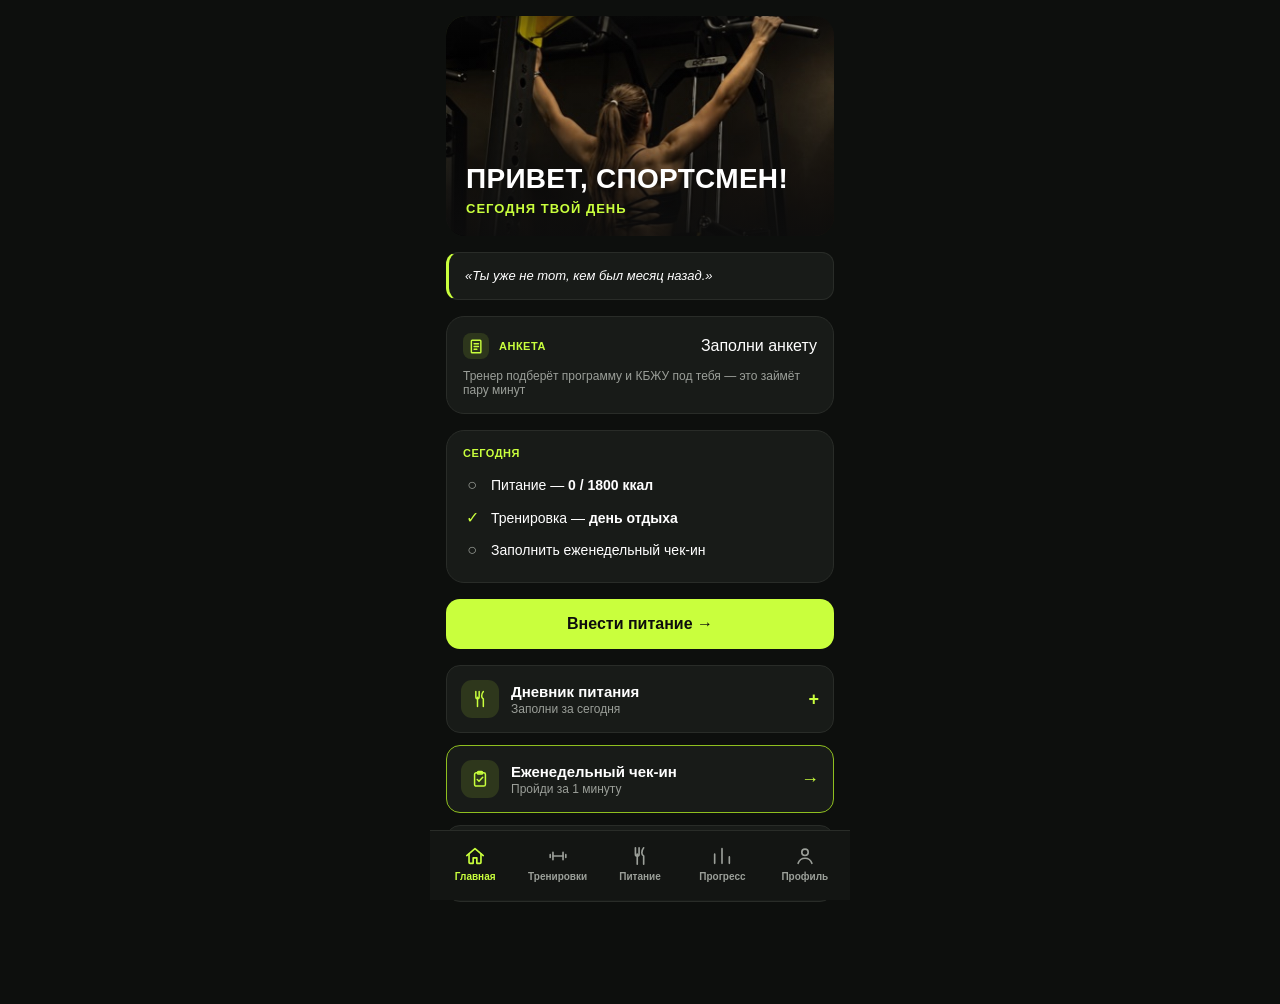
==== commit 057c84a5: "Replace decorative emoji with a consistent inline-SVG icon system Adds a small icon library (target/" ====
--- a/index.html
+++ b/index.html
@@ -34,7 +34,10 @@
 
     <div class="goal-card" id="anketa-nudge-card" data-nav="anketa">
       <div class="goal-card-head">
-        <span class="goal-card-label" id="anketa-nudge-label">📝 АНКЕТА</span>
+        <div class="goal-card-label-group">
+          <span class="icon-badge sm" data-icon="notebook"></span>
+          <span class="goal-card-label" id="anketa-nudge-label">АНКЕТА</span>
+        </div>
         <span id="anketa-nudge-title">Заполни анкету</span>
       </div>
       <div class="goal-card-numbers" id="anketa-nudge-sub">Тренер подберёт программу и КБЖУ под тебя — это займёт пару минут</div>
@@ -42,7 +45,10 @@
 
     <div class="goal-card" id="tariff-nudge-card" data-nav="tariff" hidden>
       <div class="goal-card-head">
-        <span class="goal-card-label">💳 ТАРИФ</span>
+        <div class="goal-card-label-group">
+          <span class="icon-badge sm" data-icon="card"></span>
+          <span class="goal-card-label">ТАРИФ</span>
+        </div>
         <span id="tariff-nudge-title">Выбери тариф</span>
       </div>
       <div class="goal-card-numbers" id="tariff-nudge-sub">Тренер подготовил варианты — выбери свой</div>
@@ -50,7 +56,10 @@
 
     <div class="goal-card" id="goal-card" data-nav="anketa" data-open-section="goals" hidden>
       <div class="goal-card-head">
-        <span class="goal-card-label">🎯 ТВОЯ ЦЕЛЬ</span>
+        <div class="goal-card-label-group">
+          <span class="icon-badge sm" data-icon="target"></span>
+          <span class="goal-card-label">ТВОЯ ЦЕЛЬ</span>
+        </div>
         <span id="goal-card-title">—</span>
       </div>
       <div class="goal-progress-bar"><div class="goal-progress-fill" id="goal-progress-fill"></div></div>
@@ -76,7 +85,7 @@
     <button class="btn-primary" id="today-cta-btn" data-nav="workouts">Начать тренировку →</button>
 
     <div class="list-card" data-nav="nutrition">
-      <div class="list-card-icon">🍽</div>
+      <div class="list-card-icon" data-icon="fork"></div>
       <div class="list-card-body">
         <div class="list-card-title">Дневник питания</div>
         <div class="list-card-sub" id="nutrition-card-sub">Заполни за сегодня</div>
@@ -85,7 +94,7 @@
     </div>
 
     <div class="list-card" id="checkin-banner" data-nav="checkin" hidden>
-      <div class="list-card-icon">📋</div>
+      <div class="list-card-icon" data-icon="clipboard"></div>
       <div class="list-card-body">
         <div class="list-card-title">Еженедельный чек-ин</div>
         <div class="list-card-sub">Пройди за 1 минуту</div>
@@ -94,7 +103,7 @@
     </div>
 
     <div class="list-card" data-nav="ai">
-      <div class="list-card-icon">🤖</div>
+      <div class="list-card-icon" data-icon="bot"></div>
       <div class="list-card-body">
         <div class="list-card-title">ИИ-консультант</div>
         <div class="list-card-sub">Быстрый ответ на вопрос о тренировках и питании</div>
@@ -114,7 +123,7 @@
       </div>
       <div class="hero-text">
         <div class="hero-greeting" id="workout-day-title">ВЕРХ ТЕЛА</div>
-        <div class="hero-sub" id="workout-day-meta">⏱ 40 мин &nbsp;·&nbsp; 🔥 8 упражнений</div>
+        <div class="hero-sub" id="workout-day-meta">40 мин &nbsp;·&nbsp; 8 упражнений</div>
       </div>
     </div>
 
@@ -150,7 +159,7 @@
     </div>
     <div class="session-progress-bar"><div class="session-progress-fill" id="session-progress-fill"></div></div>
 
-    <div class="session-exercise-icon" id="session-exercise-icon">💪</div>
+    <div class="session-exercise-icon" id="session-exercise-icon"></div>
     <div class="session-exercise-name" id="session-exercise-name">—</div>
     <div class="session-exercise-target" id="session-exercise-target">—</div>
 
@@ -175,7 +184,7 @@
   <!-- ===== WORKOUT COMPLETE ===== -->
   <section class="screen" id="screen-session-complete" data-screen hidden>
     <div class="complete-wrap">
-      <div class="complete-check">✓</div>
+      <div class="complete-check" data-icon="check"></div>
       <div class="complete-title">ТРЕНИРОВКА<br />ВЫПОЛНЕНА</div>
       <div class="stat-row">
         <div class="stat-card">
@@ -193,9 +202,9 @@
       </div>
       <div class="section-label">Как прошло?</div>
       <div class="mood-row" id="complete-mood-row">
-        <button class="mood-btn" data-mood="hard">😩<span>Тяжело</span></button>
-        <button class="mood-btn" data-mood="ok">🙂<span>Нормально</span></button>
-        <button class="mood-btn" data-mood="great">🔥<span>Отлично</span></button>
+        <button class="mood-btn" data-mood="hard"><span data-icon="sad"></span><span>Тяжело</span></button>
+        <button class="mood-btn" data-mood="ok"><span data-icon="neutral"></span><span>Нормально</span></button>
+        <button class="mood-btn" data-mood="great"><span data-icon="flame"></span><span>Отлично</span></button>
       </div>
       <div class="section-label">Насколько тяжело в целом? (RPE)</div>
       <div class="scale-10" id="complete-rpe-scale" data-scale></div>
@@ -283,7 +292,7 @@
       <div class="result-hero-period" id="result-hero-period"></div>
       <div class="result-hero-range" id="result-hero-range"></div>
       <div class="result-hero-stats" id="result-hero-stats"></div>
-      <button class="btn-outline" id="share-result-btn" style="margin-top:16px;">📤 Поделиться результатом</button>
+      <button class="btn-outline btn-with-icon" id="share-result-btn" style="margin-top:16px;"><span data-icon="share"></span>Поделиться результатом</button>
     </div>
 
     <div class="segmented" id="progress-segmented">
@@ -314,7 +323,7 @@
 
     <div data-view-content="measurements" id="progress-measurements" hidden>
       <div class="section-label">Новая запись</div>
-      <div class="hint-text tip-text">🌅 Взвешивайся и делай замеры по утрам натощак, до еды и воды — так цифры будет честно сравнивать раз от раза.</div>
+      <div class="hint-text tip-text">Взвешивайся и делай замеры по утрам натощак, до еды и воды — так цифры будет честно сравнивать раз от раза.</div>
       <div class="measurement-form" style="margin-bottom: 4px;">
         <label>Дата<input type="date" id="m-date" /></label>
       </div>
@@ -382,19 +391,19 @@
     </div>
 
     <div class="checkin-field">
-      <div class="checkin-label">🌙 Сон</div>
+      <div class="checkin-label"><span data-icon="moon"></span>Сон</div>
       <div class="scale-10" data-scale></div>
     </div>
     <div class="checkin-field">
-      <div class="checkin-label">😣 Стресс</div>
+      <div class="checkin-label"><span data-icon="pulse"></span>Стресс</div>
       <div class="scale-10" data-scale></div>
     </div>
     <div class="checkin-field">
-      <div class="checkin-label">💚 Самочувствие</div>
+      <div class="checkin-label"><span data-icon="heart"></span>Самочувствие</div>
       <div class="scale-10" data-scale></div>
     </div>
     <div class="checkin-field">
-      <div class="checkin-label">📌 Соблюдение плана</div>
+      <div class="checkin-label"><span data-icon="flag"></span>Соблюдение плана</div>
       <div class="scale-10" data-scale></div>
     </div>
 
@@ -440,10 +449,10 @@
     <div class="achievements-grid" id="achievements-grid"></div>
 
     <div class="menu-list">
-      <div class="menu-item" data-nav="anketa">📝 Моя анкета</div>
-      <div class="menu-item" data-nav="tariff">💳 Тариф</div>
-      <div class="menu-item" data-nav="settings">⚙️ Настройки</div>
-      <div class="menu-item" id="contact-trainer-btn">💬 Написать тренеру</div>
+      <div class="menu-item" data-nav="anketa"><span class="icon-badge sm" data-icon="notebook"></span>Моя анкета</div>
+      <div class="menu-item" data-nav="tariff"><span class="icon-badge sm" data-icon="card"></span>Тариф</div>
+      <div class="menu-item" data-nav="settings"><span class="icon-badge sm" data-icon="gear"></span>Настройки</div>
+      <div class="menu-item" id="contact-trainer-btn"><span class="icon-badge sm" data-icon="chat"></span>Написать тренеру</div>
     </div>
   </section>
 
@@ -521,7 +530,7 @@
 
 <div id="subscription-gate-screen" class="subscription-gate-screen" hidden>
   <div class="subscription-gate-card">
-    <div class="subscription-gate-icon">🔒</div>
+    <div class="subscription-gate-icon" data-icon="lock"></div>
     <div class="subscription-gate-title">Доступ закрыт</div>
     <div class="subscription-gate-text">Пробный период или оплаченный доступ закончились. Напиши тренеру, чтобы продлить.</div>
     <button class="btn-primary" id="subscription-gate-contact-btn">Написать тренеру</button>
@@ -553,17 +562,17 @@
 
 <div class="modal-overlay" id="tariff-contact-modal" hidden>
   <div class="modal-card">
-    <div class="modal-icon">✅</div>
+    <div class="modal-icon" data-icon="check"></div>
     <h3>Заявка отправлена!</h3>
     <p>Тренер получил твой выбор тарифа. Напиши ему сам(а) — так быстрее обсудите оплату и детали, текст уже готов.</p>
-    <button class="btn-primary" id="tariff-modal-contact-btn">💬 Написать тренеру</button>
+    <button class="btn-primary btn-with-icon" id="tariff-modal-contact-btn"><span data-icon="chat"></span>Написать тренеру</button>
     <button class="btn-outline" id="tariff-modal-close-btn">Позже</button>
   </div>
 </div>
 
 <div class="modal-overlay" id="trainer-action-modal" hidden>
   <div class="modal-card">
-    <div class="modal-icon">✏️</div>
+    <div class="modal-icon" data-icon="pencil"></div>
     <h3>Тренер обновил твой план</h3>
     <p id="trainer-action-text"></p>
     <button class="btn-primary" id="trainer-action-ok-btn">Понятно</button>
@@ -573,7 +582,7 @@
 <div class="modal-overlay" id="share-card-modal" hidden>
   <div class="modal-card" style="max-width:300px;">
     <canvas id="share-canvas" style="width:100%;border-radius:14px;margin-bottom:16px;display:block;"></canvas>
-    <button class="btn-primary" id="share-download-btn">⬇ Скачать картинку</button>
+    <button class="btn-primary btn-with-icon" id="share-download-btn"><span data-icon="download"></span>Скачать картинку</button>
     <button class="btn-outline" id="share-close-btn">Закрыть</button>
   </div>
 </div>
--- a/styles.css
+++ b/styles.css
@@ -160,9 +160,10 @@
 .goal-card-head {
   display: flex;
   justify-content: space-between;
-  align-items: baseline;
+  align-items: center;
   margin-bottom: 10px;
 }
+.goal-card-label-group { display: flex; align-items: center; gap: 10px; }
 .goal-card-label { font-size: 11px; font-weight: 700; color: var(--accent); letter-spacing: 0.5px; }
 #goal-card-title { font-weight: 700; font-size: 14px; }
 .goal-progress-bar {
@@ -186,7 +187,7 @@
   background: var(--bg-card); border: 1px solid var(--border); border-radius: 18px;
   padding: 26px 22px; width: 100%; max-width: 340px; text-align: center;
 }
-.modal-icon { font-size: 34px; margin-bottom: 6px; }
+.modal-icon { width: 52px; height: 52px; border-radius: 16px; background: rgba(201,255,61,0.12); color: var(--accent); display: flex; align-items: center; justify-content: center; margin: 0 auto 14px; }
 .modal-card h3 { margin: 0 0 10px; font-size: 17px; }
 .modal-card p { margin: 0 0 20px; font-size: 13px; color: var(--text-dim); line-height: 1.5; }
 .modal-card .btn-primary, .modal-card .btn-outline { margin-bottom: 10px; }
@@ -277,7 +278,8 @@
   text-align: center;
   margin: 8px 0 20px;
 }
-.rest-day-title { font-size: 20px; font-weight: 800; margin-bottom: 8px; }
+.rest-day-title { font-size: 20px; font-weight: 800; margin-bottom: 8px; display: flex; align-items: center; justify-content: center; gap: 8px; }
+.rest-day-title .icon { color: var(--accent); }
 .rest-day-sub { color: var(--text-dim); font-size: 13px; margin-bottom: 16px; line-height: 1.4; }
 #cardio-form { text-align: left; margin-top: 14px; }
 
@@ -328,6 +330,7 @@
   margin-bottom: 10px;
   cursor: pointer;
 }
+.btn-with-icon { display: flex; align-items: center; justify-content: center; gap: 8px; }
 
 /* ---------- List card (home) ---------- */
 .list-card {
@@ -341,7 +344,7 @@
   margin-bottom: 12px;
   cursor: pointer;
 }
-.list-card-icon { font-size: 22px; }
+.list-card-icon { width: 38px; height: 38px; border-radius: 11px; background: rgba(201,255,61,0.12); color: var(--accent); display: flex; align-items: center; justify-content: center; flex-shrink: 0; }
 .list-card-body { flex: 1; }
 .list-card-title { font-weight: 700; font-size: 15px; }
 .list-card-sub { color: var(--text-dim); font-size: 12px; margin-top: 2px; }
@@ -440,6 +443,7 @@
   width: 48px; height: 48px;
   border-radius: 10px;
   background: linear-gradient(160deg, #2a2a2a, #161616);
+  color: var(--accent);
   display: flex; align-items: center; justify-content: center;
   font-size: 20px;
   flex-shrink: 0;
@@ -538,6 +542,7 @@
 /* ---------- Достижения ---------- */
 .achievements-grid { display: grid; grid-template-columns: 1fr 1fr; gap: 10px; margin-bottom: 20px; }
 .achievement-card { background: var(--bg-card); border: 1px solid var(--border); border-radius: 14px; padding: 14px; text-align: center; }
+.achievement-card .icon-badge { margin: 0 auto 8px; }
 .achievement-value { font-size: 18px; font-weight: 800; }
 .achievement-label { font-size: 11px; color: var(--text-dim); margin-top: 2px; }
 
@@ -545,10 +550,13 @@
 .mood-row { display: flex; gap: 10px; margin-bottom: 20px; }
 .mood-btn {
   flex: 1; background: var(--bg-card); border: 1.5px solid var(--border); border-radius: 14px;
-  padding: 14px 8px; font-size: 26px; cursor: pointer; color: var(--text);
-}
-.mood-btn span { display: block; font-size: 11px; color: var(--text-dim); margin-top: 4px; }
-.mood-btn.selected { border-color: var(--accent); background: rgba(198,255,61,0.08); }
+  padding: 14px 8px; cursor: pointer; color: var(--text-dim);
+  display: flex; flex-direction: column; align-items: center; gap: 6px;
+}
+.mood-btn .icon { width: 24px; height: 24px; }
+.mood-btn span { display: block; font-size: 11px; color: var(--text-dim); }
+.mood-btn.selected { border-color: var(--accent); background: rgba(198,255,61,0.08); color: var(--accent); }
+.mood-btn.selected span { color: var(--text); }
 
 /* ---------- Экран результата ---------- */
 .result-hero { text-align: center; margin-bottom: 20px; }
@@ -752,11 +760,17 @@
   border: 1px solid var(--accent-dim);
   color: var(--accent);
   font-weight: 800;
-  text-align: center;
+  text-align: left;
   border-radius: 14px;
   padding: 14px;
   margin-bottom: 16px;
-}
+  display: flex;
+  align-items: flex-start;
+  gap: 10px;
+}
+.banner-card .icon { flex-shrink: 0; margin-top: 1px; }
+.banner-card span { font-weight: 600; line-height: 1.4; }
+.banner-card.warn { border-color: var(--warning); color: var(--warning); }
 
 /* ---------- Check-in ---------- */
 .checkin-field {
@@ -767,6 +781,7 @@
   margin-bottom: 12px;
 }
 .checkin-label { font-weight: 700; font-size: 15px; margin-bottom: 12px; display: flex; align-items: center; gap: 8px; }
+.checkin-label .icon { color: var(--accent); }
 .scale-10 {
   display: grid;
   grid-template-columns: repeat(10, 1fr);
@@ -802,10 +817,11 @@
   border-radius: 16px;
   background: var(--bg-card);
   border: 1px solid var(--border);
+  color: var(--accent);
   display: flex; align-items: center; justify-content: center;
-  font-size: 26px;
   margin-bottom: 14px;
 }
+.session-exercise-icon .icon { width: 26px; height: 26px; }
 .session-exercise-name { font-size: 22px; font-weight: 800; }
 .session-exercise-target { color: var(--text-dim); font-size: 14px; margin-top: 2px; margin-bottom: 14px; }
 
@@ -860,11 +876,10 @@
   border-radius: 50%;
   background: var(--accent);
   color: #0d0d0d;
-  font-size: 40px;
-  font-weight: 800;
   display: flex; align-items: center; justify-content: center;
   margin-bottom: 24px;
 }
+.complete-check .icon { width: 40px; height: 40px; stroke-width: 2.2; }
 .complete-title {
   font-size: 26px;
   font-weight: 800;
@@ -1115,15 +1130,17 @@
   background: var(--bg-card);
   border: 1px solid var(--border);
   border-radius: 12px;
-  padding: 14px;
+  padding: 12px 14px;
   font-size: 14px;
   font-weight: 600;
   cursor: pointer;
+  display: flex; align-items: center; gap: 12px;
 }
 .menu-item.health {
   border-color: var(--danger);
   color: var(--danger);
 }
+.menu-item.health .icon-badge { background: rgba(255,92,92,0.12); color: var(--danger); }
 
 /* ---------- Tab bar ---------- */
 .tabbar {
@@ -1152,6 +1169,19 @@
   cursor: pointer;
 }
 .tab-icon { width: 22px; height: 22px; }
+
+/* ---------- Иконки вместо эмодзи ---------- */
+.icon { display: inline-block; vertical-align: middle; flex-shrink: 0; }
+.icon-badge {
+  width: 34px; height: 34px; border-radius: 10px;
+  background: rgba(201,255,61,0.12); color: var(--accent);
+  display: inline-flex; align-items: center; justify-content: center;
+  flex-shrink: 0;
+}
+.icon-badge.sm { width: 26px; height: 26px; border-radius: 8px; }
+.icon-inline { color: var(--accent); }
+.icon-inline.dim { color: var(--text-dim); }
+.icon-inline.warn { color: var(--warning); }
 .tab.active { color: var(--accent); }
 
 /* ---------- Доступ закрыт ---------- */
@@ -1173,6 +1203,11 @@
   align-items: center;
   gap: 10px;
 }
-.subscription-gate-icon { font-size: 40px; }
+.subscription-gate-icon {
+  width: 64px; height: 64px; border-radius: 18px;
+  background: rgba(201,255,61,0.12); color: var(--accent);
+  display: flex; align-items: center; justify-content: center;
+}
+.subscription-gate-icon .icon { width: 30px; height: 30px; }
 .subscription-gate-title { font-size: 20px; font-weight: 800; }
 .subscription-gate-text { color: var(--text-dim); font-size: 14px; line-height: 1.5; margin-bottom: 10px; }
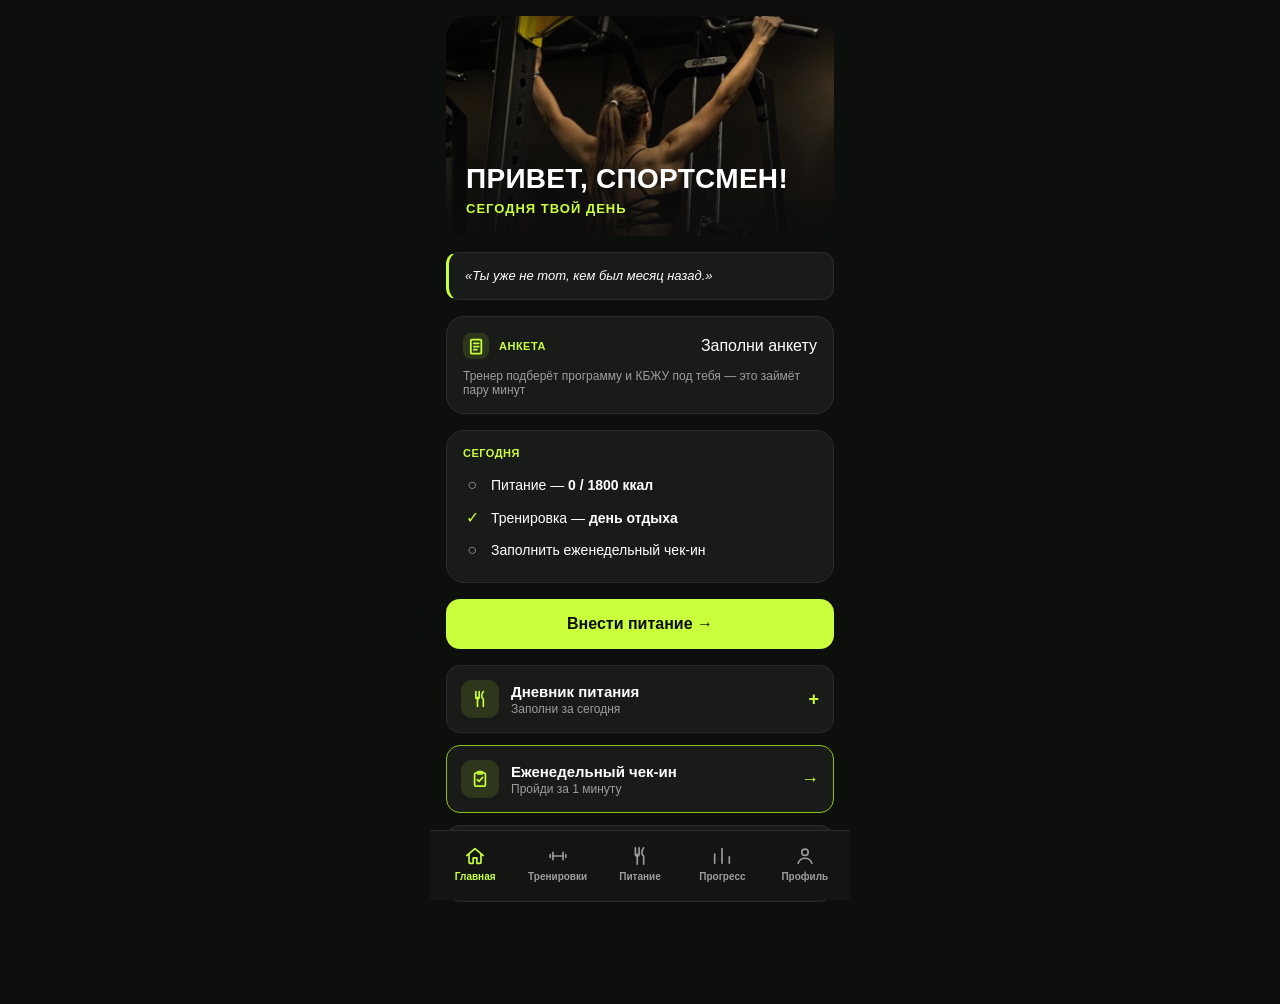
==== commit 3b513837: "Fix black-screen on mobile: телеграм-скрипт больше не блокирует рендер страницы Скрипт telegram-web-" ====
--- a/index.html
+++ b/index.html
@@ -11,8 +11,8 @@
 <meta name="apple-mobile-web-app-title" content="Мой тренер" />
 <link rel="apple-touch-icon" href="icons/apple-touch-icon.png" />
 <link rel="icon" href="icons/icon-192.png" />
-<script src="https://telegram.org/js/telegram-web-app.js"></script>
 <link rel="stylesheet" href="styles.css" />
+<script src="https://telegram.org/js/telegram-web-app.js" defer></script>
 </head>
 <body>
 <div class="app">
@@ -322,7 +322,15 @@
     </div>
 
     <div data-view-content="measurements" id="progress-measurements" hidden>
-      <div class="section-label">Новая запись</div>
+      <div class="list-card" id="measure-guide-btn">
+        <div class="list-card-icon" data-icon="notebook"></div>
+        <div class="list-card-body">
+          <div class="list-card-title">Как правильно измерять</div>
+          <div class="list-card-sub">8 точек с фото-подсказками — открыть гид</div>
+        </div>
+        <div class="list-card-arrow">→</div>
+      </div>
+      <div class="section-label" style="margin-top: 20px;">Новая запись</div>
       <div class="hint-text tip-text">Взвешивайся и делай замеры по утрам натощак, до еды и воды — так цифры будет честно сравнивать раз от раза.</div>
       <div class="measurement-form" style="margin-bottom: 4px;">
         <label>Дата<input type="date" id="m-date" /></label>
@@ -330,10 +338,13 @@
       <div class="measurement-form">
         <label>Вес, кг<input type="number" step="0.1" id="m-weight" /></label>
         <label>Талия, см<input type="number" step="0.5" id="m-waist" /></label>
-        <label>Бёдра, см<input type="number" step="0.5" id="m-hips" /></label>
-        <label>Грудь, см<input type="number" step="0.5" id="m-chest" /></label>
-        <label>Руки, см<input type="number" step="0.5" id="m-arms" /></label>
-        <label>Бедро, см<input type="number" step="0.5" id="m-thighs" /></label>
+        <label>Живот, см<input type="number" step="0.5" id="m-zhivot" /></label>
+        <label>Ягодицы, см<input type="number" step="0.5" id="m-bedra" /></label>
+        <label>Ноги (бедро), см<input type="number" step="0.5" id="m-bedro" /></label>
+        <label>Икры, см<input type="number" step="0.5" id="m-ikry" /></label>
+        <label>Руки, см<input type="number" step="0.5" id="m-ruki" /></label>
+        <label>Плечи, см<input type="number" step="0.5" id="m-plechi" /></label>
+        <label>Спина (ширина), см<input type="number" step="0.5" id="m-spina_grud" /></label>
       </div>
       <button class="btn-primary" id="submit-measurement">Сохранить замер</button>
       <button class="btn-outline" id="cancel-edit-measurement" hidden>Отмена</button>
@@ -344,7 +355,15 @@
     </div>
 
     <div data-view-content="photos" id="progress-photos" hidden>
-      <div class="section-label">Добавить фото</div>
+      <div class="list-card" id="photo-guide-btn">
+        <div class="list-card-icon" data-icon="notebook"></div>
+        <div class="list-card-body">
+          <div class="list-card-title">Как правильно делать фото</div>
+          <div class="list-card-sub">Пример + чек-лист — открыть гид</div>
+        </div>
+        <div class="list-card-arrow">→</div>
+      </div>
+      <div class="section-label" style="margin-top: 20px;">Добавить фото</div>
       <div class="measurement-form" style="margin-bottom: 4px;">
         <label>Дата<input type="date" id="photo-date" /></label>
       </div>
@@ -373,6 +392,57 @@
       <div class="section-label" style="margin-top: 24px;">История</div>
       <div id="photo-history"></div>
     </div>
+  </section>
+
+  <!-- ===== ГИД ПО ЗАМЕРАМ ===== -->
+  <section class="screen" id="screen-measure-guide" data-screen hidden>
+    <div class="topbar">
+      <button class="back-btn" data-nav="progress" data-open-tab="measurements">←</button>
+      <div class="topbar-title">Как правильно измерять</div>
+      <div class="topbar-spacer"></div>
+    </div>
+    <div class="guide-card-list">
+      <img class="guide-card-img" src="assets/measure-guide/01_ikry.jpg" alt="Икры — полный обхват" loading="lazy" />
+      <img class="guide-card-img" src="assets/measure-guide/02_nogi.jpg" alt="Ноги — полный обхват, бедро" loading="lazy" />
+      <img class="guide-card-img" src="assets/measure-guide/03_yagoditsy.jpg" alt="Ягодицы — полный обхват" loading="lazy" />
+      <img class="guide-card-img" src="assets/measure-guide/04_zhivot.jpg" alt="Живот — низ пупка" loading="lazy" />
+      <img class="guide-card-img" src="assets/measure-guide/05_taliya.jpg" alt="Талия — ниже рёбер" loading="lazy" />
+      <img class="guide-card-img" src="assets/measure-guide/06_spina.jpg" alt="Спина — ширина" loading="lazy" />
+      <img class="guide-card-img" src="assets/measure-guide/07_ruki.jpg" alt="Руки — полный обхват" loading="lazy" />
+      <img class="guide-card-img" src="assets/measure-guide/08_plechi.jpg" alt="Плечи — полный обхват" loading="lazy" />
+      <img class="guide-card-img" src="assets/measure-guide/09_sovety.png" alt="Советы" loading="lazy" />
+    </div>
+  </section>
+
+  <!-- ===== ГИД ПО ФОТО ===== -->
+  <section class="screen" id="screen-photo-guide" data-screen hidden>
+    <div class="topbar">
+      <button class="back-btn" data-nav="progress" data-open-tab="photos">←</button>
+      <div class="topbar-title">Как правильно делать фото</div>
+      <div class="topbar-spacer"></div>
+    </div>
+    <div class="hint-text" style="margin-bottom: 14px;">Одинаковые условия = объективный результат</div>
+    <div class="banner-card" style="margin-bottom: 18px;">
+      <span data-icon="warn"></span>
+      <span>Делай фото в одном и том же месте, при одинаковом освещении и в одном и том же белье.</span>
+    </div>
+    <div class="photo-guide-triptych">
+      <img src="assets/photo-guide-front.jpg" alt="Пример фото спереди" loading="lazy" />
+      <img src="assets/photo-guide-side.jpg" alt="Пример фото сбоку" loading="lazy" />
+      <img src="assets/photo-guide-back.jpg" alt="Пример фото сзади" loading="lazy" />
+    </div>
+    <div class="section-label">Важные моменты</div>
+    <div class="photo-guide-checklist">
+      <div><span data-icon="check"></span>Один и тот же комплект белья</div>
+      <div><span data-icon="check"></span>Хорошее освещение (дневной свет)</div>
+      <div><span data-icon="check"></span>Нейтральный фон</div>
+      <div><span data-icon="check"></span>Камера на уровне талии</div>
+      <div><span data-icon="check"></span>Полный рост, тело в кадре полностью</div>
+      <div><span data-icon="check"></span>Стойте прямо, не напрягайтесь</div>
+      <div><span data-icon="check"></span>Руки свободно вдоль тела</div>
+      <div><span data-icon="check"></span>Волосы соберите, чтобы были видны контуры тела</div>
+    </div>
+    <div class="hint-text" style="margin-top: 18px;">Эти фото нужны для отслеживания прогресса. Их видите только вы и ваш тренер.</div>
   </section>
 
   <!-- ===== CHECK-IN ===== -->
@@ -587,6 +657,6 @@
   </div>
 </div>
 
-<script src="app.js"></script>
+<script src="app.js" defer></script>
 </body>
 </html>
--- a/styles.css
+++ b/styles.css
@@ -105,7 +105,7 @@
 #screen-workouts .hero-img { object-position: 50% 20%; }
 #screen-progress .hero-img { object-position: center; }
 #screen-checkin .hero-img { object-position: center 30%; }
-#screen-nutrition .hero-img { object-position: center 25%; }
+#screen-nutrition .hero-img { object-position: center 70%; }
 
 .hero-text {
   position: relative;
@@ -428,6 +428,14 @@
   letter-spacing: 0.5px;
   margin: 4px 0 10px;
 }
+/* ---------- Гиды (замеры / фото) ---------- */
+.guide-card-list { display: flex; flex-direction: column; gap: 14px; padding-bottom: 8px; }
+.guide-card-img { width: 100%; display: block; border-radius: 16px; border: 1px solid var(--border); }
+.photo-guide-triptych { display: grid; grid-template-columns: repeat(3, 1fr); gap: 8px; margin-bottom: 20px; }
+.photo-guide-triptych img { width: 100%; display: block; border-radius: 12px; border: 1px solid var(--border); }
+.photo-guide-checklist { display: flex; flex-direction: column; gap: 10px; }
+.photo-guide-checklist div { display: flex; align-items: center; gap: 10px; font-size: 14px; }
+.photo-guide-checklist .icon { color: var(--accent); flex-shrink: 0; }
 
 .exercise-list { display: flex; flex-direction: column; gap: 10px; }
 .exercise-item {
@@ -1173,7 +1181,7 @@
 /* ---------- Иконки вместо эмодзи ---------- */
 .icon { display: inline-block; vertical-align: middle; flex-shrink: 0; }
 .icon-badge {
-  width: 34px; height: 34px; border-radius: 10px;
+  width: 38px; height: 38px; border-radius: 11px;
   background: rgba(201,255,61,0.12); color: var(--accent);
   display: inline-flex; align-items: center; justify-content: center;
   flex-shrink: 0;
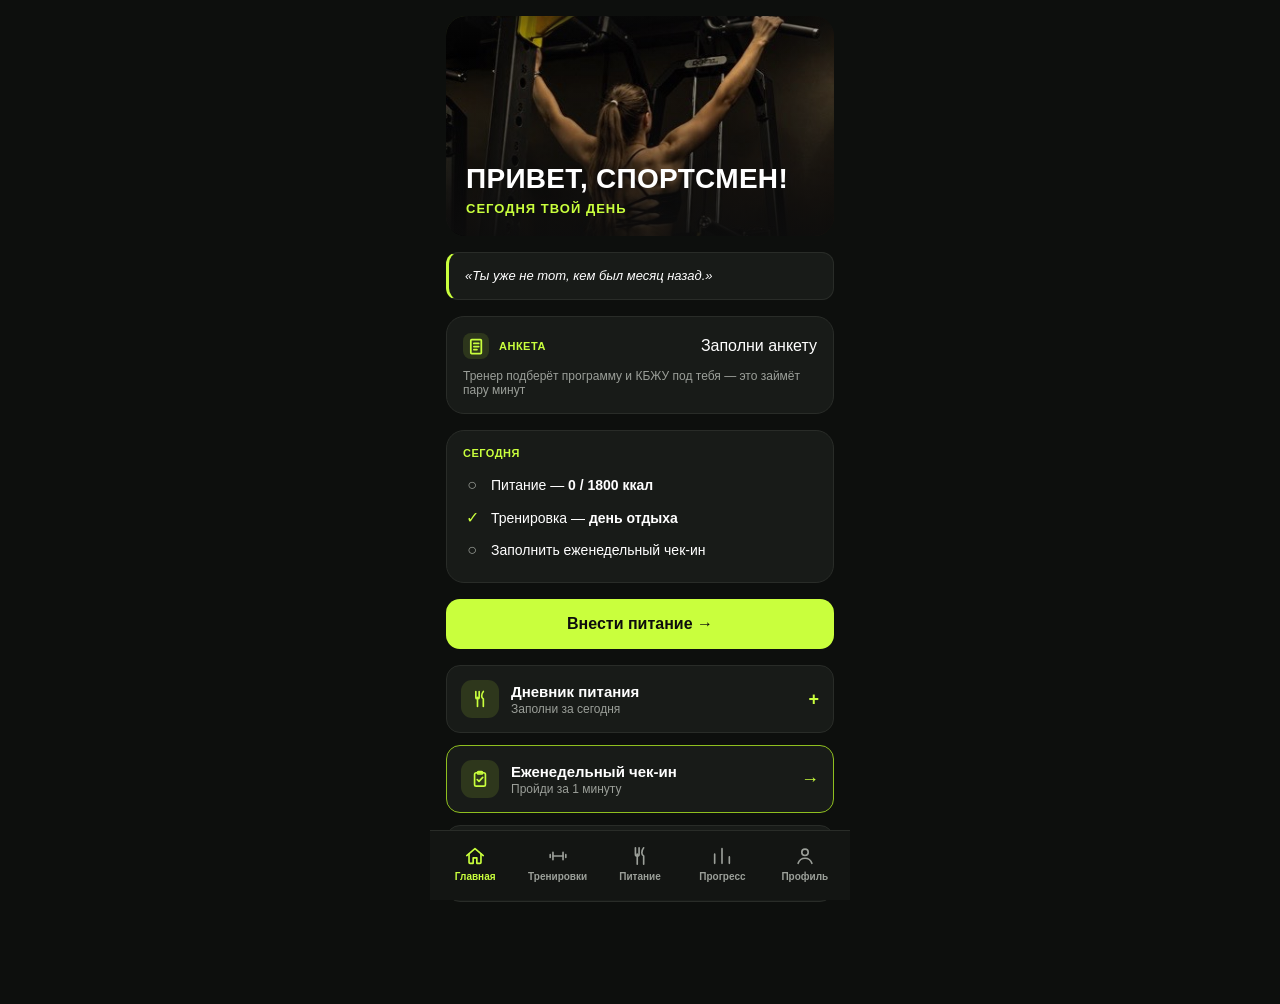
==== commit db15a870: "Ускорить открытие: ленивая загрузка hero-картинок скрытых экранов + сжатие изображений + preconnect " ====
--- a/index.html
+++ b/index.html
@@ -11,6 +11,8 @@
 <meta name="apple-mobile-web-app-title" content="Мой тренер" />
 <link rel="apple-touch-icon" href="icons/apple-touch-icon.png" />
 <link rel="icon" href="icons/icon-192.png" />
+<link rel="preconnect" href="https://telegram.org" />
+<link rel="preconnect" href="https://fitness-trainer-bot-production-b12c.up.railway.app" />
 <link rel="stylesheet" href="styles.css" />
 <script src="https://telegram.org/js/telegram-web-app.js" defer></script>
 </head>
@@ -116,7 +118,7 @@
   <section class="screen" id="screen-workouts" data-screen hidden>
     <div class="hero hero-sub-screen">
       <div class="hero-photo"></div>
-      <img class="hero-img" src="assets/workouts.jpg" alt="" onerror="this.remove()" />
+      <img class="hero-img" src="assets/workouts.jpg" alt="" loading="lazy" onerror="this.remove()" />
       <div class="hero-overlay"></div>
       <div class="hero-topbar">
         <button class="back-btn back-btn-overlay" data-nav="home">←</button>
@@ -219,7 +221,7 @@
   <section class="screen" id="screen-nutrition" data-screen hidden>
     <div class="hero hero-sub-screen">
       <div class="hero-photo"></div>
-      <img class="hero-img" src="assets/nutrition.jpg" alt="" onerror="this.remove()" />
+      <img class="hero-img" src="assets/nutrition.jpg" alt="" loading="lazy" onerror="this.remove()" />
       <div class="hero-overlay"></div>
       <div class="hero-topbar">
         <button class="back-btn back-btn-overlay" data-nav="home">←</button>
@@ -276,7 +278,7 @@
   <section class="screen" id="screen-progress" data-screen hidden>
     <div class="hero hero-sub-screen">
       <div class="hero-photo"></div>
-      <img class="hero-img" src="assets/progress.jpg" alt="" onerror="this.remove()" />
+      <img class="hero-img" src="assets/progress.jpg" alt="" loading="lazy" onerror="this.remove()" />
       <div class="hero-overlay"></div>
       <div class="hero-topbar">
         <button class="back-btn back-btn-overlay" data-nav="home">←</button>
@@ -449,7 +451,7 @@
   <section class="screen" id="screen-checkin" data-screen hidden>
     <div class="hero hero-sub-screen">
       <div class="hero-photo"></div>
-      <img class="hero-img" src="assets/checkin.jpg" alt="" onerror="this.remove()" />
+      <img class="hero-img" src="assets/checkin.jpg" alt="" loading="lazy" onerror="this.remove()" />
       <div class="hero-overlay"></div>
       <div class="hero-topbar">
         <button class="back-btn back-btn-overlay" data-nav="home">←</button>
